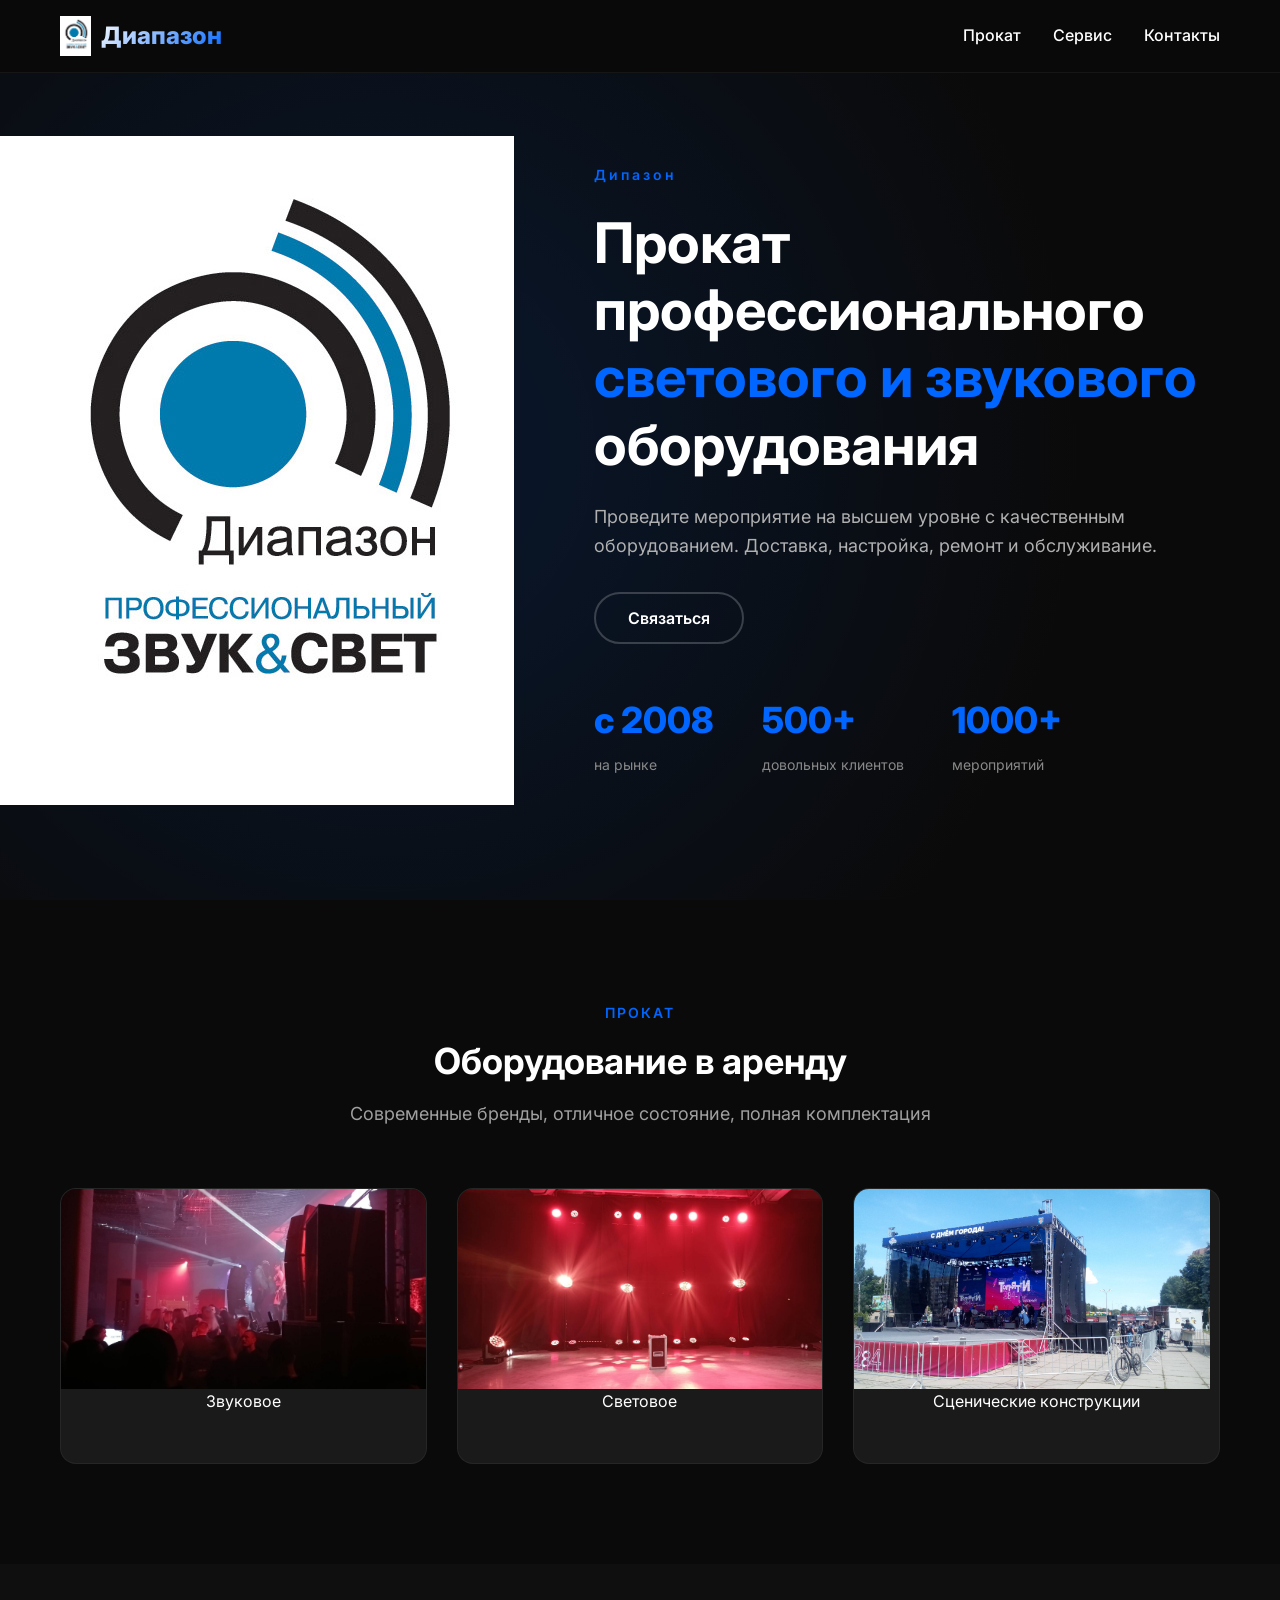
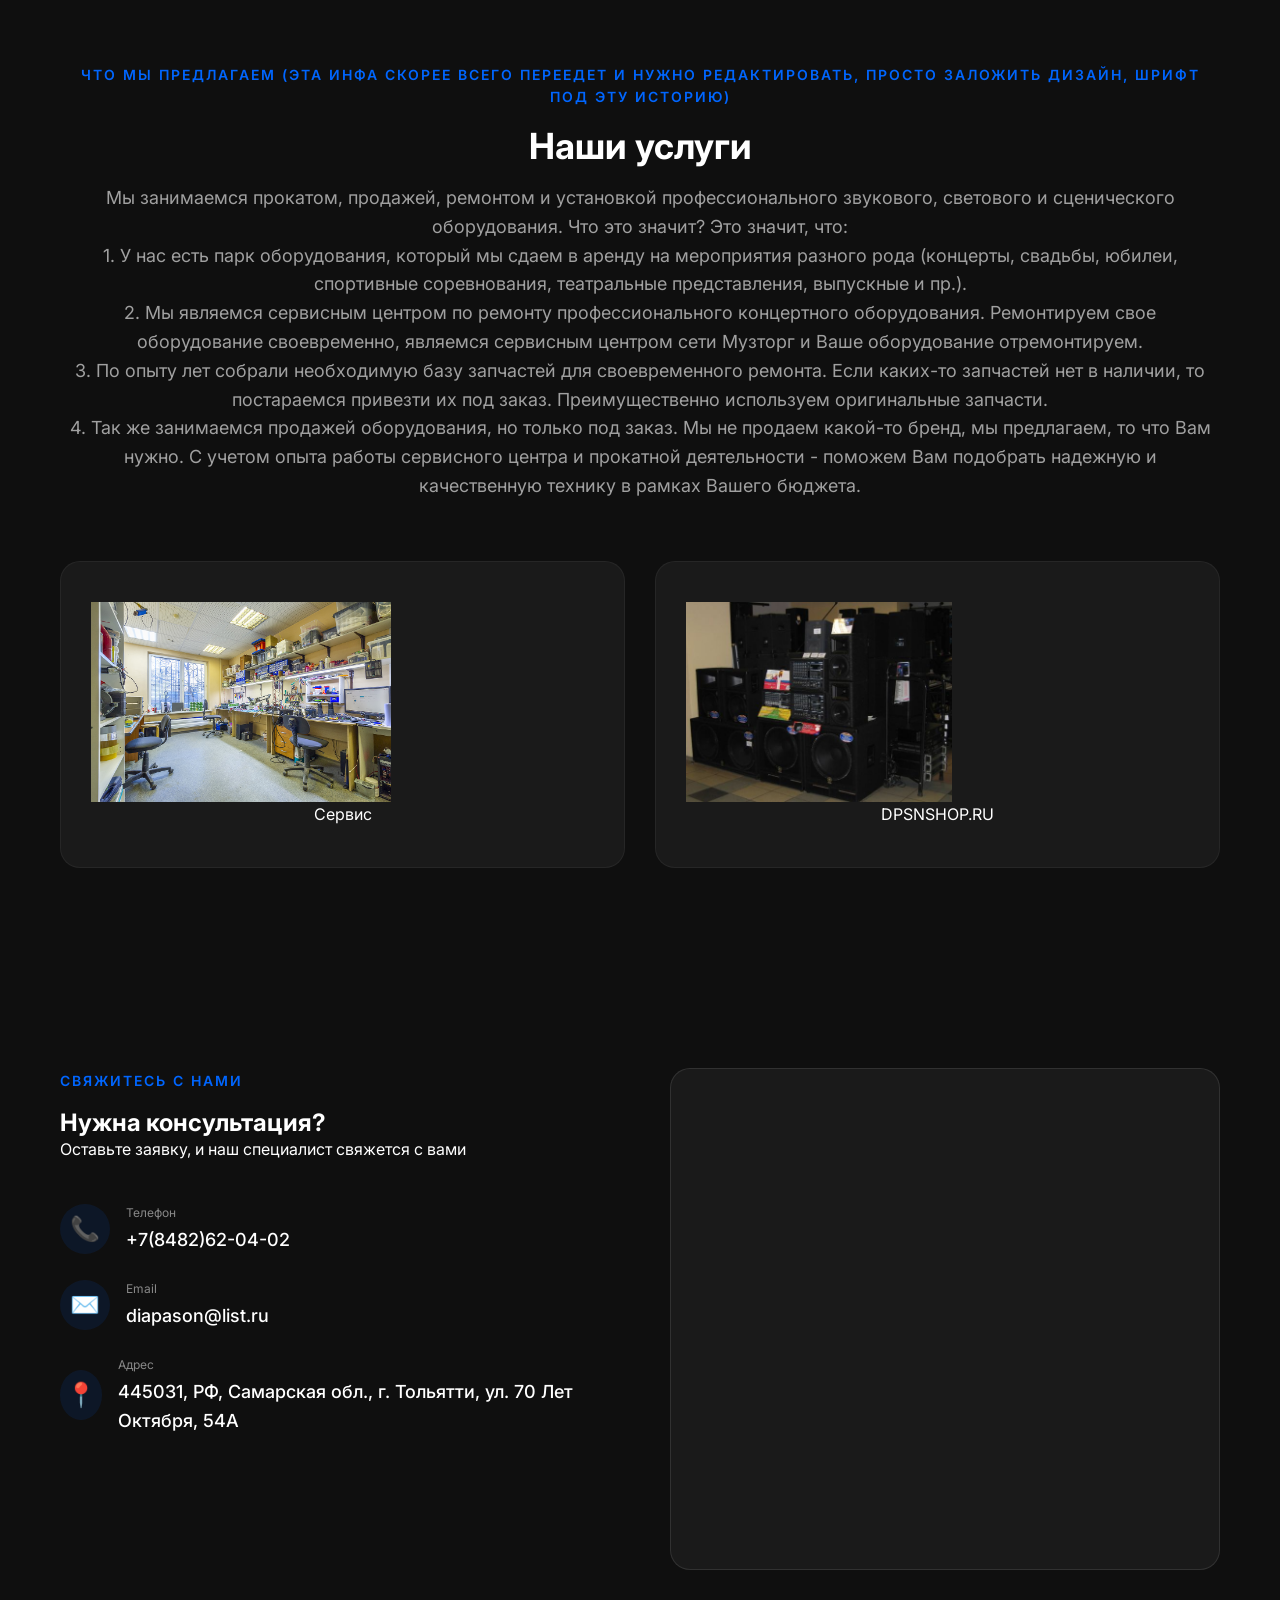
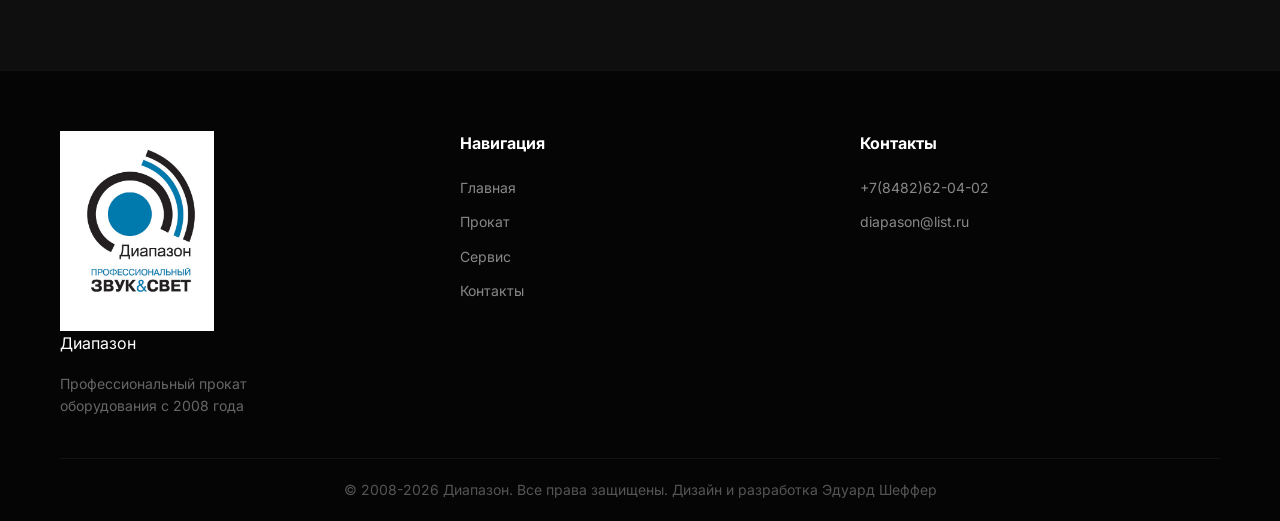
==== index.html @ 2cdb1c63 "fix typo" ====
<!DOCTYPE html>
<html lang="ru">
<head>
    <meta charset="UTF-8">
    <meta name="viewport" content="width=device-width, initial-scale=1.0">
    <title>Прокат светового и звукового оборудования</title>
    <meta name="description" content="Профессиональный прокат светового и звукового оборудования для мероприятий любого масштаба. Доставка, монтаж, обслуживание.">
    <link rel="stylesheet" href="css/style.css">
    <link href="https://fonts.googleapis.com/css2?family=Inter:opsz,wght@14..32,300;14..32,400;14..32,500;14..32,600;14..32,700;14..32,800&display=swap" rel="stylesheet">
</head>
<script src="https://api-maps.yandex.ru/2.1/?apikey=ваш_api_ключ&lang=ru_RU"></script>
<script>
    function initMap() {
        var coords = [53.544059, 49.337461];

        var myMap = new ymaps.Map('map', {
            center: coords,
            zoom: 17,
            controls: ['zoomControl', 'fullscreenControl']
        });

        var placemark = new ymaps.Placemark(coords, {
            hintContent: 'Диапазон',
        }, {
            preset: 'islands#blueCircleIcon',
            iconColor: '#0066ff',
            balloonLayout: 'default#imageWithContent'
        });

        myMap.geoObjects.add(placemark);

    }

    ymaps.ready(initMap);
</script>
<body>

    <header>
        <nav class="container">
            <div class="logo">
                <img src="images/diapason_logo_preview.jpg" alt="Диапазон" class="logo-img-head">
                <span class="logo-text" data-field="company_name">Диапазон</span>
            </div>
            <div class="nav-links">
<!--                <a href="#hero">Главная</a>-->
                <a href="#equipment">Прокат</a>
                <a href="#services">Сервис</a>
                <a href="#contact">Контакты</a>
            </div>
            <button class="mobile-menu-btn">☰</button>
        </nav>
    </header>

    <section id="hero" class="hero">
        <div class="hero-wrapper">
            <div class="hero-logo">
                <img src="images/diapason_logo_preview.jpg" alt="Диапазон" class="hero-logo-img">
            </div>
        <div class="container">
            <div class="hero-content">
                <div class="hero-badge">Дипазон</div>
                <h1 data-field="hero_title">Прокат профессионального <span class="highlight">светового и звукового</span> оборудования</h1>
                <p data-field="hero_subtitle">Проведите мероприятие на высшем уровне с качественным оборудованием. Доставка, настройка, ремонт и обслуживание.</p>
                <div class="hero-buttons">
<!--                    <button class="btn btn-primary" onclick="openQuoteForm()">Получить расчёт</button> -->
                    <button class="btn btn-outline" onclick="scrollToContact()">Связаться</button>
                </div> 
                <div class="hero-stats">
                    <div class="stat">
                        <div class="stat-number" data-field="years_count">с 2008</div>
                        <div class="stat-label">на рынке</div>
                    </div>
                    <div class="stat">
                        <div class="stat-number" data-field="clients_count">500+</div>
                        <div class="stat-label">довольных клиентов</div>
                    </div>
                    <div class="stat">
                        <div class="stat-number" data-field="events_count">1000+</div>
                        <div class="stat-label">мероприятий</div>
                    </div>
                </div>
            </div>
        </div>
        <div class="hero-bg"></div>
        </div>
    </section>

    <section id="equipment" class="equipment">
        <div class="container">
            <div class="section-header">
                <span class="section-tag">Прокат</span>
                <h2 data-field="equipment_title">Оборудование в аренду</h2>
                <p data-field="equipment_subtitle">Современные бренды, отличное состояние, полная комплектация</p>
            </div>
            <div class="equipment-grid" id="equipment-grid">
<!--                <div class="equipment-tabs">-->
                    <div class="equipment-card">
                        <img class="equipment-image" src="images/1000013626.jpg" alt="звук">
                         <span class="equipment-tabs">Звуковое</span>
    <!--                    <button class="tab-btn" data-category="sound">Звуковое</button>-->
                    </div>
                    <div class="equipment-card">
                        <img class="equipment-image" src="images/1000014781.jpg" alt="Свет">
                         <span class="equipment-tabs">Световое</span>
    <!--                    <button class="tab-btn active" data-category="light">Световое</button>-->
                    </div>
                    <div class="equipment-card">
                        <img class="equipment-image" src="images/1000001865.jpg" alt="Сцена">
                        <span class="equipment-tabs">Сценические конструкции</span>
    <!--                    <button class="tab-btn" data-category="stages">Сцены и конструкции</button>-->
                    </div>
                </div>
<!--            </div>-->
        </div>
    </section>

    <section id="services" class="services">
        <div class="container">
            <div class="section-header">
                <span class="section-tag">Что мы предлагаем (эта инфа скорее всего переедет и нужно редактировать, просто заложить дизайн, шрифт под эту историю)</span>
                <h2 data-field="services_title">Наши услуги</h2>
                <p data-field="services_subtitle">Мы занимаемся прокатом, продажей, ремонтом и установкой профессионального звукового, светового и сценического оборудования. Что это значит?
                    Это значит, что:</p>
                <p data-field="services_subtitle"> 1. У нас есть парк оборудования, который мы сдаем в аренду на мероприятия разного рода (концерты, свадьбы, юбилеи, спортивные соревнования, театральные представления, выпускные и пр.).</p>
                <p data-field="services_subtitle"> 2. Мы являемся сервисным центром по ремонту профессионального концертного оборудования. Ремонтируем свое оборудование своевременно, являемся сервисным центром сети Музторг и Ваше оборудование отремонтируем.</p>
                <p data-field="services_subtitle"> 3. По опыту лет собрали необходимую базу запчастей для своевременного ремонта. Если каких-то запчастей нет в наличии, то постараемся привезти их под заказ. Преимущественно используем оригинальные запчасти.</p>
                <p data-field="services_subtitle"> 4. Так же занимаемся продажей оборудования, но только под заказ. Мы не продаем какой-то бренд, мы предлагаем, то что Вам нужно. С учетом опыта работы сервисного центра и прокатной деятельности - поможем Вам подобрать надежную и качественную технику в рамках Вашего бюджета.</p>
            </div>
            <div class="services-grid" id="services-grid">
                <div class="service-card">
                    <img class="equipment-image" src="images/Картинка-О-сервисе.jpg" alt="Сервис">
                    <span>Сервис</span>
                </div>
                <div class="service-card">
                    <img class="equipment-image" src="images/store.jpg" alt="Магазин">
                    <span>DPSNSHOP.RU</span>
                </div>
            </div>
        </div>
    </section>



    <section id="contact" class="contact">
        <div class="container">
            <div class="contact-grid">
                <div class="contact-info">
                    <span class="section-tag">Свяжитесь с нами</span>
                    <h2 data-field="contact_title">Нужна консультация?</h2>
                    <p data-field="contact_subtitle">Оставьте заявку, и наш специалист свяжется с вами</p>
                    <div class="contact-details">
                        <div class="contact-item">
                            <div class="contact-icon">📞</div>
                            <div>
                                <div class="contact-label">Телефон</div>
                                <div class="contact-value" data-field="contact_phone">+7(8482)62-04-02</div>
                            </div>
                        </div>
                        <div class="contact-item">
                            <div class="contact-icon">✉️</div>
                            <div>
                                <div class="contact-label">Email</div>
                                <div class="contact-value" data-field="contact_email">diapason@list.ru</div>
                            </div>
                        </div>
                        <div class="contact-item">
                            <div class="contact-icon">📍</div>
                            <div>
                                <div class="contact-label">Адрес</div>
                                <div class="contact-value" data-field="contact_address">445031, РФ, Самарская обл., г. Тольятти, ул. 70 Лет Октября, 54А</div>
                            </div>
                        </div>
                    </div>
                </div>
                <div class="contact-map">
                    <div id="map"></div>
                </div>
<!--                <div class="contact-form">-->
<!--                    <form id="callback-form">-->
<!--                        <input type="text" placeholder="Ваше имя" required>-->
<!--                        <input type="tel" placeholder="Телефон" required>-->
<!--                        <input type="email" placeholder="Email">-->
<!--                        <textarea rows="4" placeholder="Комментарий к заказу"></textarea>-->
<!--                        <button type="submit" class="btn btn-primary btn-block">Отправить заявку</button>-->
<!--                    </form>-->
<!--                </div>-->
            </div>
        </div>
    </section>

    <footer>
        <div class="container">
            <div class="footer-content">
                <div class="footer-logo">
                    <img src="images/diapason_logo_preview.jpg" alt="Диапазон" class="logo-img">
                    <span data-field="company_name">Диапазон</span>
                    <p>Профессиональный прокат<br>оборудования с 2008 года</p>
                </div>
                <div class="footer-links">
                    <h4>Навигация</h4>
                    <a href="#hero">Главная</a>
                    <a href="#equipment">Прокат</a>
                    <a href="#services">Сервис</a>
                    <a href="#contact">Контакты</a>
                </div>
                <div class="footer-contacts">
                    <h4>Контакты</h4>
                    <p data-field="contact_phone">+7(8482)62-04-02</p>
                    <p data-field="contact_email">diapason@list.ru</p>
                </div>
            </div>
            <div class="footer-bottom">
                <p>&copy; 2008-2026 Диапазон. Все права защищены. Дизайн и разработка Эдуард Шеффер</p>
            </div>
        </div>
    </footer>

    <script src="js/main.js"></script>
</body>
</html>
---- css/style.css ----
* {
    margin: 0;
    padding: 0;
    box-sizing: border-box;
}

body {
    font-family: 'Inter', sans-serif;
    background: #0a0a0a;
    color: #ffffff;
    line-height: 1.6;
    scroll-behavior: smooth;
}

.container {
    max-width: 1200px;
    margin: 0 auto;
    padding: 0 20px;
}

h1, h2, h3 {
    font-weight: 700;
    line-height: 1.2;
}

.highlight {
    color: #0066ff;
}

.section-tag {
    font-size: 14px;
    font-weight: 600;
    text-transform: uppercase;
    letter-spacing: 2px;
    color: #0066ff;
    display: inline-block;
    margin-bottom: 16px;
}

.section-header {
    text-align: center;
    margin-bottom: 60px;
}

.section-header h2 {
    font-size: 36px;
    margin-bottom: 16px;
}

.section-header p {
    color: #a0a0a0;
    font-size: 18px;
}

.btn {
    display: inline-block;
    padding: 14px 32px;
    font-size: 16px;
    font-weight: 600;
    text-decoration: none;
    border: none;
    border-radius: 40px;
    cursor: pointer;
    transition: all 0.3s ease;
    font-family: inherit;
}

.btn-primary {
    background: #0066ff;
    color: white;
    box-shadow: 0 4px 15px rgba(0, 102, 255, 0.3);
}

.btn-primary:hover {
    background: #0052cc;
    transform: translateY(-2px);
    box-shadow: 0 6px 20px rgba(0, 102, 255, 0.4);
}

.btn-outline {
    background: transparent;
    color: white;
    border: 2px solid rgba(255,255,255,0.2);
}

.btn-outline:hover {
    border-color: #0066ff;
    background: rgba(0, 102, 255, 0.1);
}

.btn-block {
    width: 100%;
}

header {
    position: fixed;
    top: 0;
    width: 100%;
    background: rgba(10, 10, 10, 0.95);
    backdrop-filter: blur(10px);
    z-index: 1000;
    border-bottom: 1px solid rgba(255,255,255,0.05);
    padding: 16px 0;
}

nav {
    display: flex;
    justify-content: space-between;
    align-items: center;
}

.logo {
    display: flex;
    align-items: center;
    gap: 10px;
    font-size: 24px;
    font-weight: 800;
}

.logo-icon {
    color: #0066ff;
}

.logo-text {
    background: linear-gradient(135deg, #ffffff, #0066ff);
    -webkit-background-clip: text;
    background-clip: text;
    color: transparent;
}

.logo-img {
    height: 200px;
    width: auto;
    display: block;
}

.logo-img-head {
    height: 40px;
    width: auto;
    display: block;
}

@media (max-width: 768px) {
    .logo-img {
        height: 32px;
    }
}

.nav-links {
    display: flex;
    gap: 32px;
}

.nav-links a {
    color: white;
    text-decoration: none;
    font-weight: 500;
    transition: color 0.3s;
}

.nav-links a:hover {
    color: #0066ff;
}

.mobile-menu-btn {
    display: none;
    background: none;
    border: none;
    color: white;
    font-size: 24px;
    cursor: pointer;
}

.hero {
    min-height: 100vh;
    display: flex;
    align-items: center;
    position: relative;
    overflow: hidden;
    padding: 120px 0 80px;
}

.hero-bg {
    position: absolute;
    top: 0;
    left: 0;
    width: 100%;
    height: 100%;
    background: radial-gradient(circle at 30% 50%, rgba(0, 102, 255, 0.15), transparent 70%);
    z-index: -1;
}

.hero-wrapper {
    display: flex;
    align-items: center;
    justify-content: space-between;
    gap: 60px;
}

.hero-content {
    flex: 1;
    max-width: 600px;
}

.hero-logo {
    flex: 1;
    display: flex;
    justify-content: center;
    align-items: center;
}

.hero-content {
    max-width: 700px;
}



.hero-badge {
    font-size: 14px;
    font-weight: 600;
    letter-spacing: 3px;
    color: #0066ff;
    margin-bottom: 24px;
}

.hero h1 {
    font-size: 56px;
    margin-bottom: 24px;
}

.hero p {
    font-size: 18px;
    color: #b0b0b0;
    margin-bottom: 32px;
}

.hero-buttons {
    display: flex;
    gap: 16px;
    margin-bottom: 48px;
    flex-wrap: wrap;
}

.hero-stats {
    display: flex;
    gap: 48px;
}

.stat-number {
    font-size: 36px;
    font-weight: 800;
    color: #0066ff;
    margin-bottom: 4px;
}

.stat-label {
    font-size: 14px;
    color: #888;
}

.services {
    padding: 100px 0;
    background: #0f0f0f;
}

.services-grid {
    display: grid;
    grid-template-columns: repeat(auto-fit, minmax(300px, 1fr));
    gap: 30px;
}

.service-card {
    background: #1a1a1a;
    padding: 40px 30px;
    border-radius: 20px;
    transition: all 0.3s ease;
    border: 1px solid rgba(255,255,255,0.05);
    text-align: center;
}

.service-card:hover {
    transform: translateY(-5px);
    border-color: rgba(0, 102, 255, 0.3);
    box-shadow: 0 20px 40px rgba(0,0,0,0.3);
}

.service-icon {
    font-size: 48px;
    margin-bottom: 24px;
}

.service-card h3 {
    font-size: 22px;
    margin-bottom: 16px;
}

.service-card p {
    color: #a0a0a0;
    font-size: 15px;
    line-height: 1.6;
}

.equipment {
    padding: 100px 0;
}

.equipment-tabs {
    display: flex;
    justify-content: center;
    gap: 16px;
    margin-bottom: 48px;
    flex-wrap: wrap;
}

.tab-btn {
    background: #1a1a1a;
    border: none;
    padding: 12px 28px;
    border-radius: 40px;
    color: white;
    font-size: 15px;
    font-weight: 500;
    cursor: pointer;
    transition: all 0.3s;
}

.tab-btn.active,
.tab-btn:hover {
    background: #0066ff;
}

.equipment-grid {
    display: grid;
    grid-template-columns: repeat(auto-fit, minmax(280px, 1fr));
    gap: 30px;
}

.equipment-card {
    background: #1a1a1a;
    border-radius: 16px;
    overflow: hidden;
    transition: all 0.3s;
    border: 1px solid rgba(255,255,255,0.05);
}

.equipment-card:hover {
    transform: translateY(-5px);
    border-color: rgba(0, 102, 255, 0.3);
}

.equipment-image {
    height: 200px;
    background: linear-gradient(135deg, #1a1a2e, #16213e);
    display: flex;
    align-items: center;
    justify-content: center;
    font-size: 64px;
}

.equipment-info {
    padding: 20px;
}

.equipment-info h3 {
    font-size: 18px;
    margin-bottom: 8px;
}

/*.equipment-category {*/
/*    font-size: 12px;*/
/*    color: #0066ff;*/
/*    text-transform: uppercase;*/
/*    margin-bottom: 12px;*/
/*}*/

/*.equipment-desc {*/
/*    font-size: 14px;*/
/*    color: #a0a0a0;*/
/*    margin-bottom: 16px;*/
/*}*/

/*.equipment-price {*/
/*    font-size: 20px;*/
/*    font-weight: 700;*/
/*    color: #0066ff;*/
/*}*/

.contact {
    padding: 100px 0;
    background: #0f0f0f;
}

.contact-grid {
    display: grid;
    grid-template-columns: 1fr 1fr;
    gap: 60px;
}

.contact-details {
    margin-top: 40px;
    display: flex;
    flex-direction: column;
    gap: 24px;
}

.contact-item {
    display: flex;
    align-items: center;
    gap: 16px;
}

.contact-icon {
    font-size: 24px;
    width: 50px;
    height: 50px;
    background: rgba(0, 102, 255, 0.1);
    border-radius: 50%;
    display: flex;
    align-items: center;
    justify-content: center;
}

.contact-label {
    font-size: 12px;
    color: #888;
    margin-bottom: 4px;
}

.contact-value {
    font-size: 18px;
    font-weight: 500;
}

.contact-form form {
    display: flex;
    flex-direction: column;
    gap: 16px;
}

.contact-form input,
.contact-form textarea {
    background: #1a1a1a;
    border: 1px solid rgba(255,255,255,0.1);
    padding: 14px 18px;
    border-radius: 12px;
    color: white;
    font-size: 15px;
    font-family: inherit;
}

.contact-form input:focus,
.contact-form textarea:focus {
    outline: none;
    border-color: #0066ff;
}

.contact-map {
    background: #1a1a1a;
    border-radius: 20px;
    overflow: hidden;
    border: 1px solid rgba(255,255,255,0.1);
    min-height: 500px;
}

#map {
    width: 100%;
    height: 100%;
    min-height: 500px;
}

footer {
    background: #050505;
    padding: 60px 0 20px;
    border-top: 1px solid rgba(255,255,255,0.05);
}

.footer-content {
    display: grid;
    grid-template-columns: repeat(auto-fit, minmax(200px, 1fr));
    gap: 40px;
    margin-bottom: 40px;
}

.footer-logo .logo-icon {
    font-size: 28px;
}

.footer-logo .logo-text {
    font-size: 20px;
    font-weight: 800;
    margin-bottom: 16px;
    display: inline-block;
}

.footer-logo p {
    font-size: 14px;
    color: #666;
    margin-top: 16px;
}

.footer-links h4,
.footer-contacts h4 {
    margin-bottom: 20px;
    font-size: 16px;
}

.footer-links a {
    display: block;
    color: #888;
    text-decoration: none;
    margin-bottom: 12px;
    font-size: 14px;
    transition: color 0.3s;
}

.footer-links a:hover {
    color: #0066ff;
}

.footer-contacts p {
    color: #888;
    font-size: 14px;
    margin-bottom: 12px;
}

.footer-bottom {
    text-align: center;
    padding-top: 20px;
    border-top: 1px solid rgba(255,255,255,0.05);
    font-size: 14px;
    color: #555;
}

@media (max-width: 768px) {
    .nav-links {
        display: none;
    }
    
    .mobile-menu-btn {
        display: block;
    }
    
    .hero h1 {
        font-size: 36px;
    }
    
    .hero-stats {
        flex-wrap: wrap;
        gap: 24px;
    }
    
    .contact-grid {
        grid-template-columns: 1fr;
    }
    
    .section-header h2 {
        font-size: 28px;
    }
    
    .services-grid,
    .equipment-grid {
        grid-template-columns: 1fr;
    }
}

@media (max-width: 480px) {
    .hero-buttons {
        flex-direction: column;
    }
    
    .btn {
        text-align: center;
    }
}

@media (max-width: 768px) {
    .contact-grid {
        grid-template-columns: 1fr;
        gap: 40px;
    }

    .contact-map {
        min-height: 350px;
    }

    #map {
        min-height: 350px;
    }
}

@media (max-width: 768px) {
    .hero-wrapper {
        flex-direction: column;
    }
}

@keyframes logoGlow {
    0% {
        opacity: 0;
        transform: scale(0.9);
        filter: drop-shadow(0 0 0px rgba(0, 102, 255, 0));
    }
    100% {
        opacity: 1;
        transform: scale(1);
        filter: drop-shadow(0 0 30px rgba(0, 102, 255, 0.3));
    }
}

.hero-logo-img {
    animation: logoGlow 1s ease-out;
}
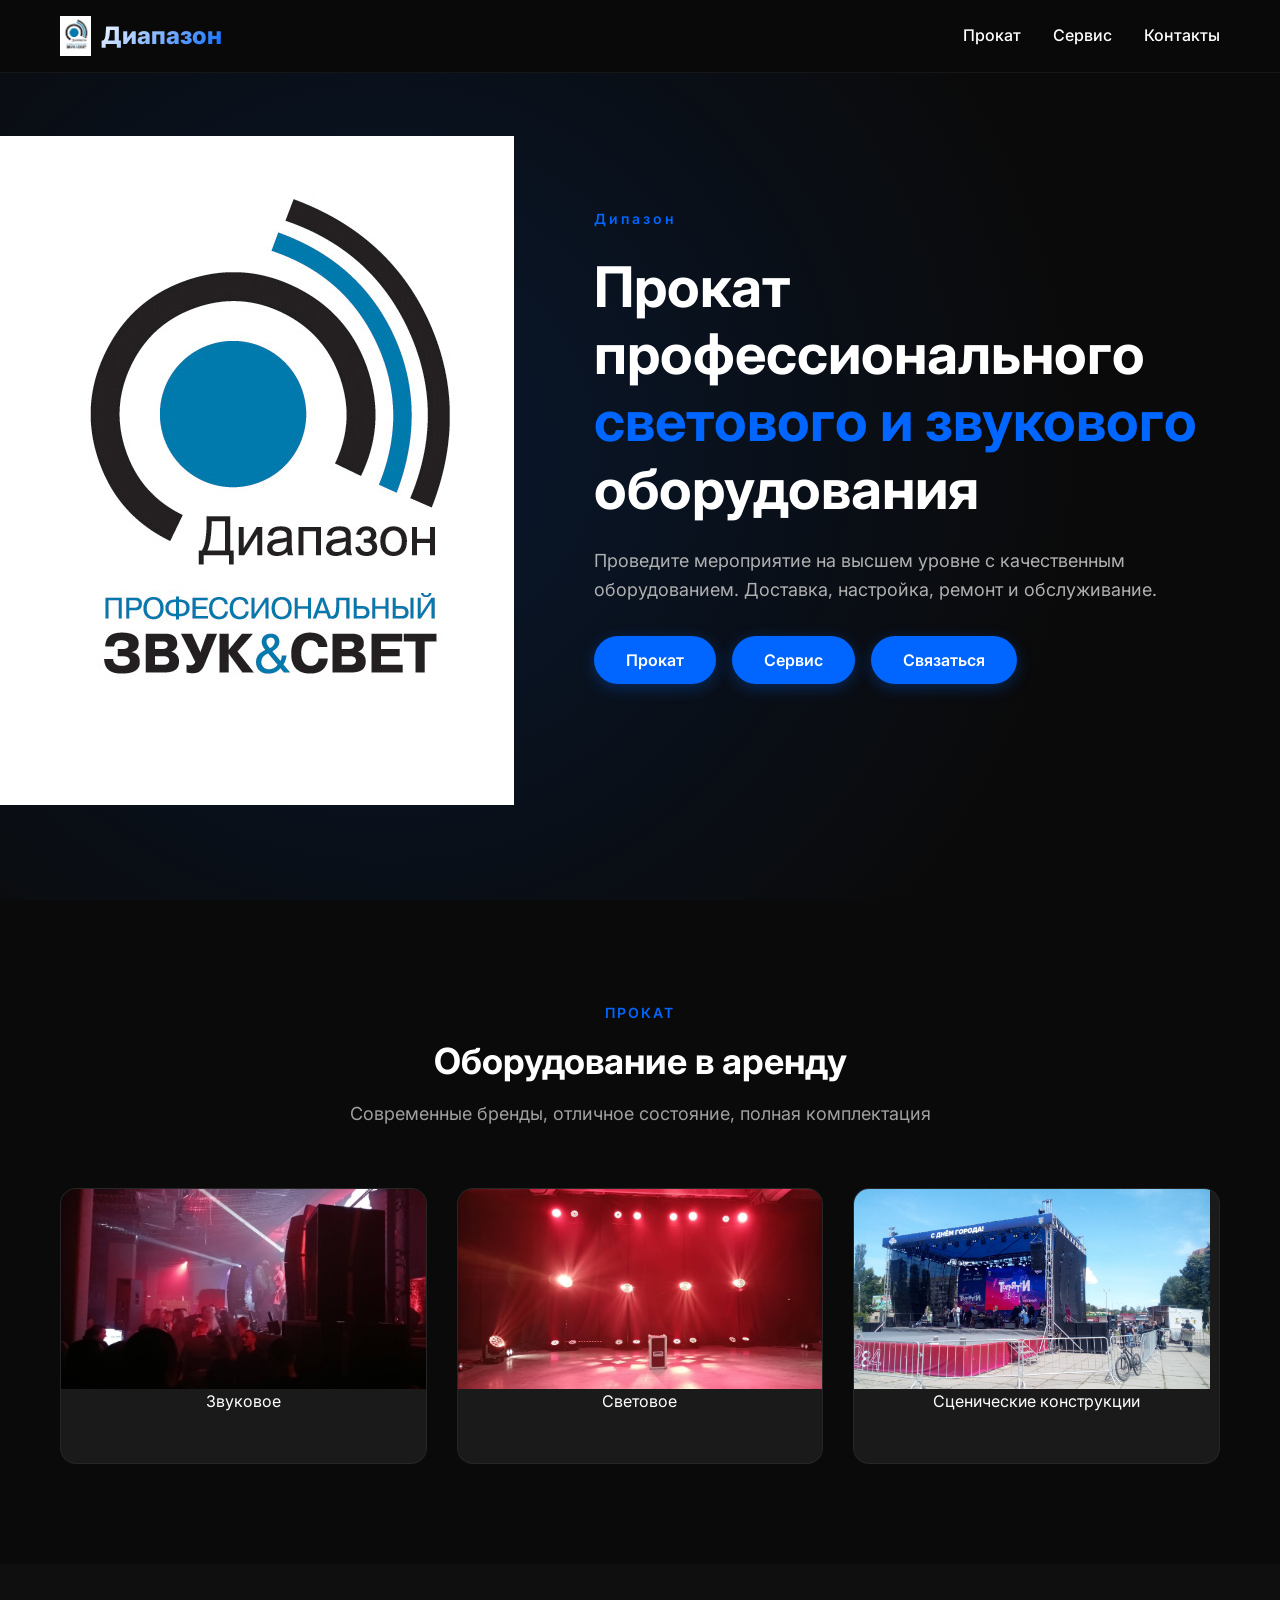
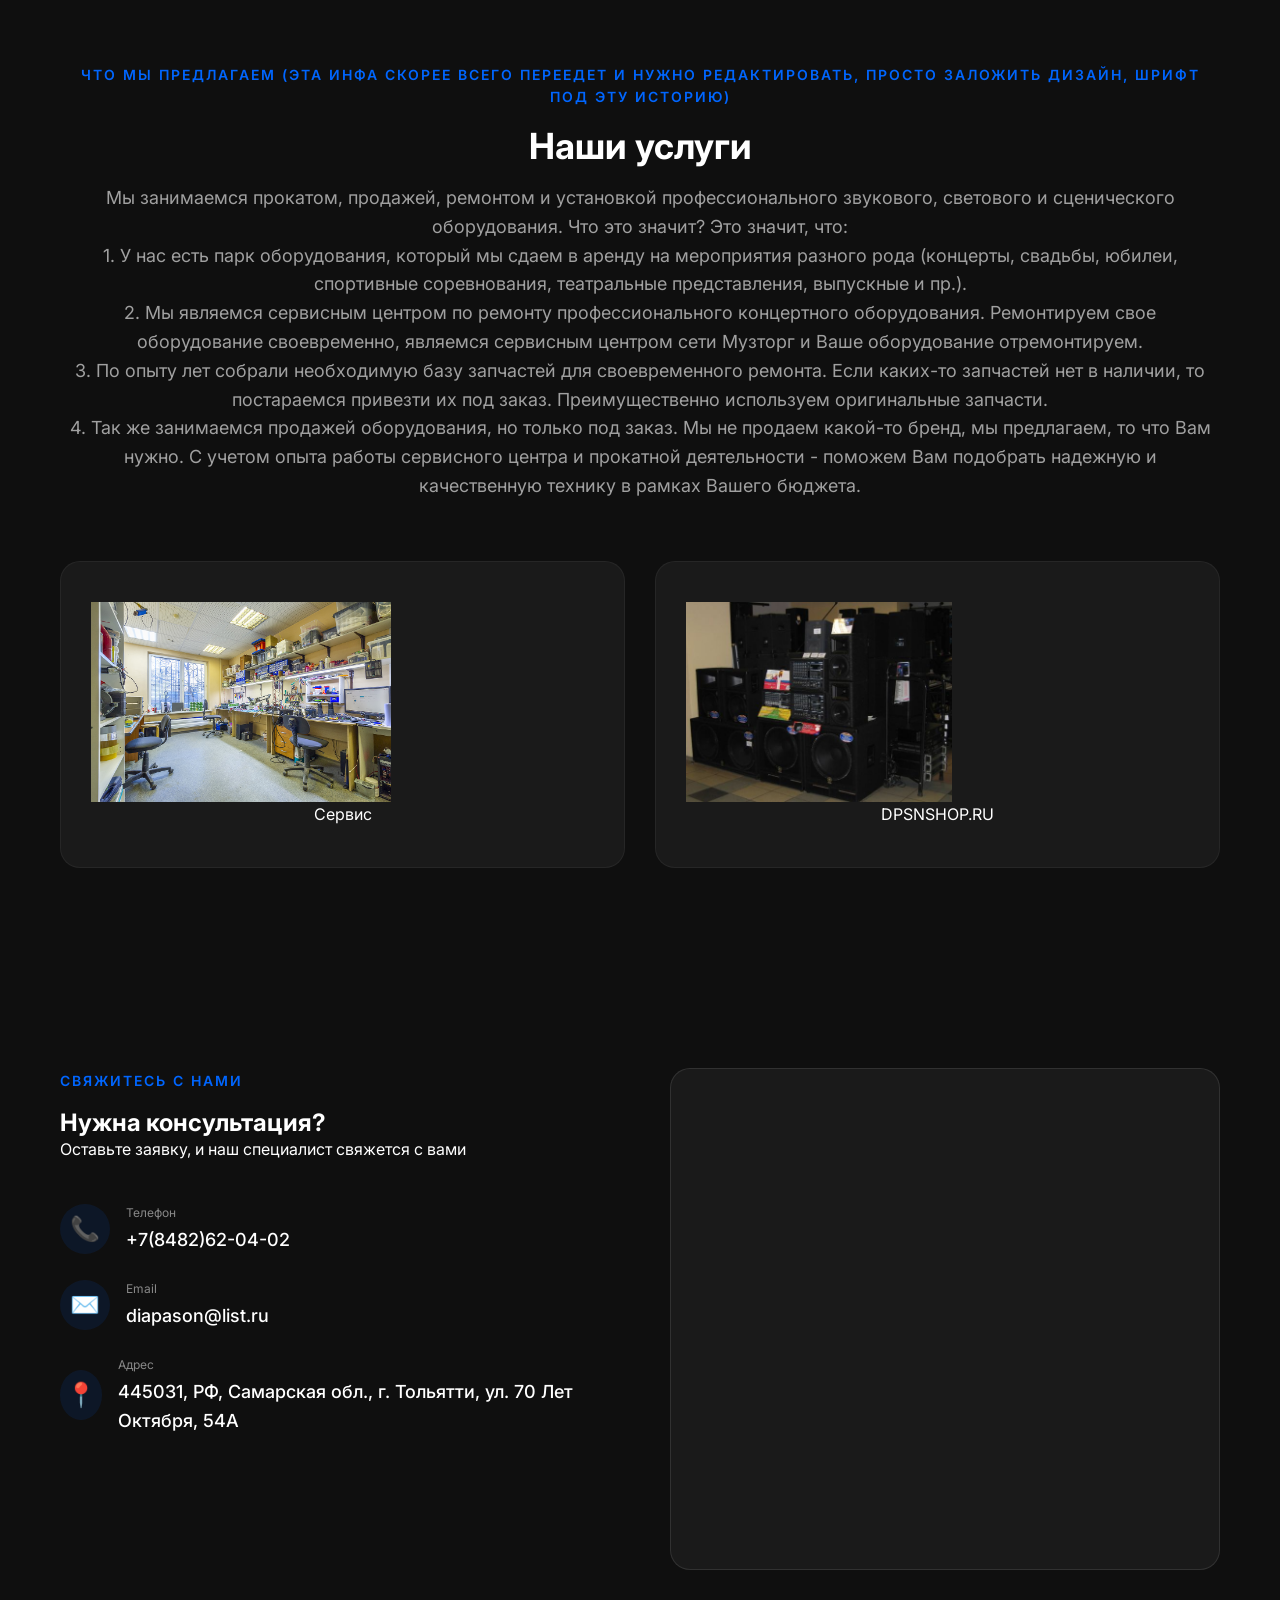
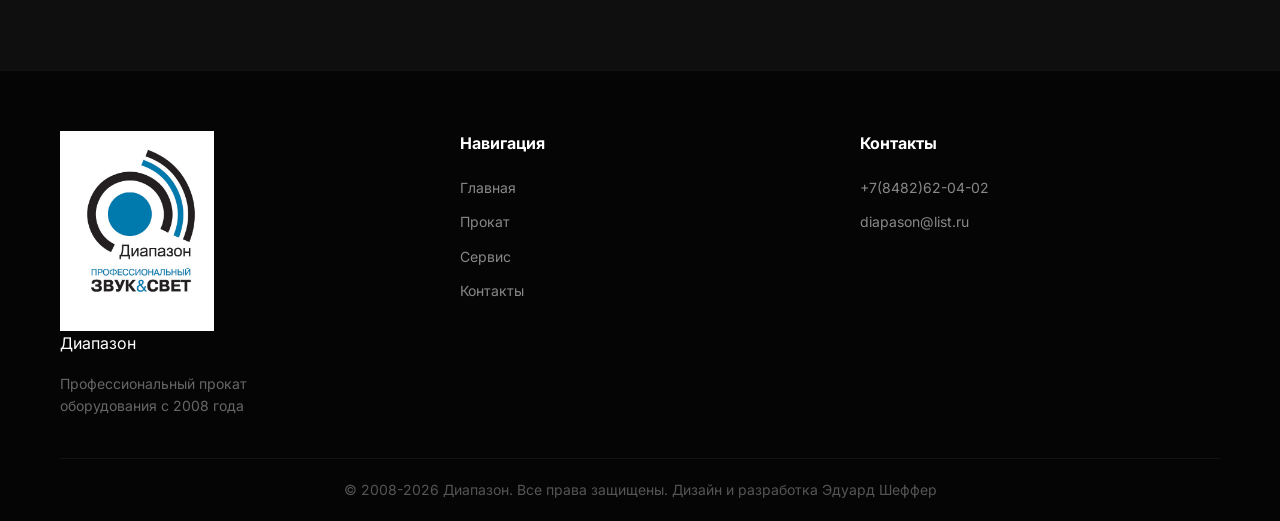
==== commit 32ae8228: "add nav buttons" ====
--- a/index.html
+++ b/index.html
@@ -62,23 +62,24 @@
                 <h1 data-field="hero_title">Прокат профессионального <span class="highlight">светового и звукового</span> оборудования</h1>
                 <p data-field="hero_subtitle">Проведите мероприятие на высшем уровне с качественным оборудованием. Доставка, настройка, ремонт и обслуживание.</p>
                 <div class="hero-buttons">
-<!--                    <button class="btn btn-primary" onclick="openQuoteForm()">Получить расчёт</button> -->
-                    <button class="btn btn-outline" onclick="scrollToContact()">Связаться</button>
+                    <button class="btn btn-primary" onclick="scrollToEquipment()">Прокат</button>
+                    <button class="btn btn-primary" onclick="scrollToServices()">Сервис</button>
+                    <button class="btn btn-primary" onclick="scrollToContact()">Связаться</button>
                 </div> 
-                <div class="hero-stats">
-                    <div class="stat">
-                        <div class="stat-number" data-field="years_count">с 2008</div>
-                        <div class="stat-label">на рынке</div>
-                    </div>
-                    <div class="stat">
-                        <div class="stat-number" data-field="clients_count">500+</div>
-                        <div class="stat-label">довольных клиентов</div>
-                    </div>
-                    <div class="stat">
-                        <div class="stat-number" data-field="events_count">1000+</div>
-                        <div class="stat-label">мероприятий</div>
-                    </div>
-                </div>
+<!--                <div class="hero-stats">-->
+<!--                    <div class="stat">-->
+<!--                        <div class="stat-number" data-field="years_count">с 2008</div>-->
+<!--                        <div class="stat-label">на рынке</div>-->
+<!--                    </div>-->
+<!--                    <div class="stat">-->
+<!--                        <div class="stat-number" data-field="clients_count">500+</div>-->
+<!--                        <div class="stat-label">довольных клиентов</div>-->
+<!--                    </div>-->
+<!--                    <div class="stat">-->
+<!--                        <div class="stat-number" data-field="events_count">1000+</div>-->
+<!--                        <div class="stat-label">мероприятий</div>-->
+<!--                    </div>-->
+<!--                </div>-->
             </div>
         </div>
         <div class="hero-bg"></div>
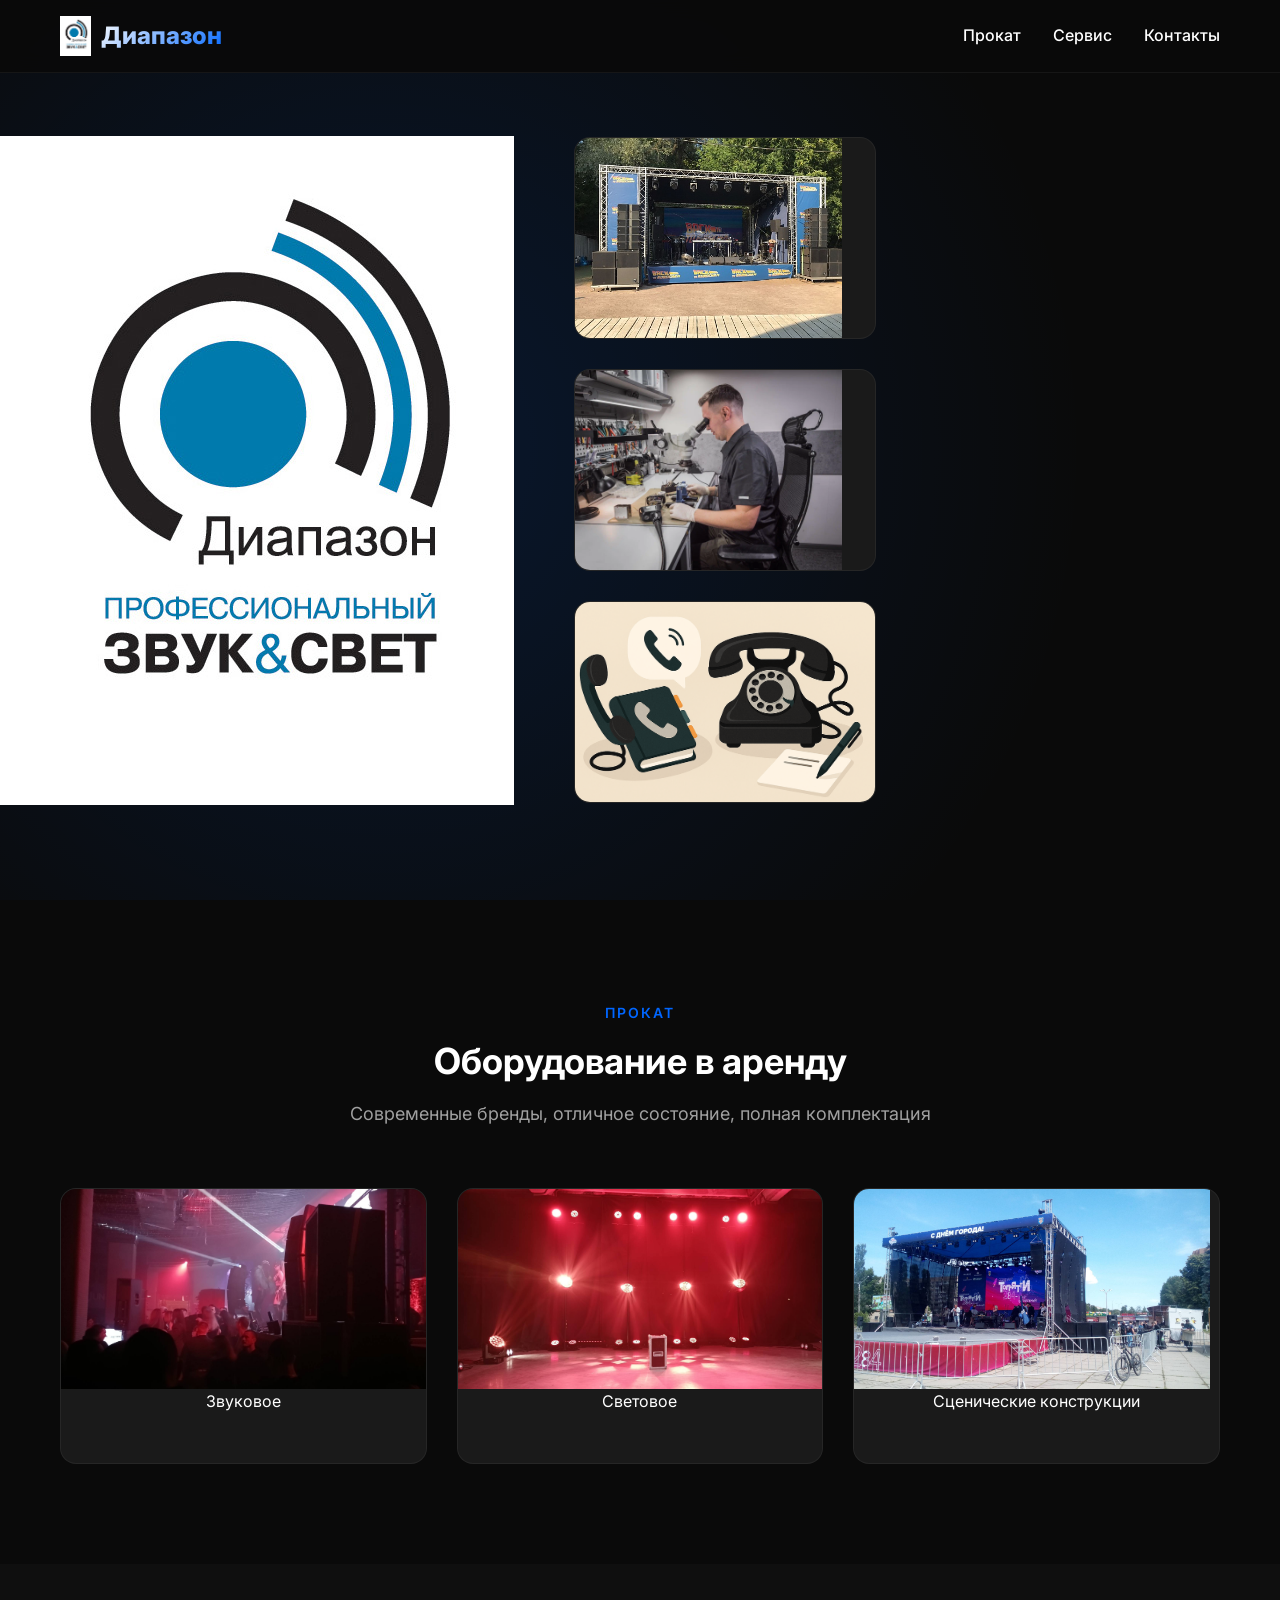
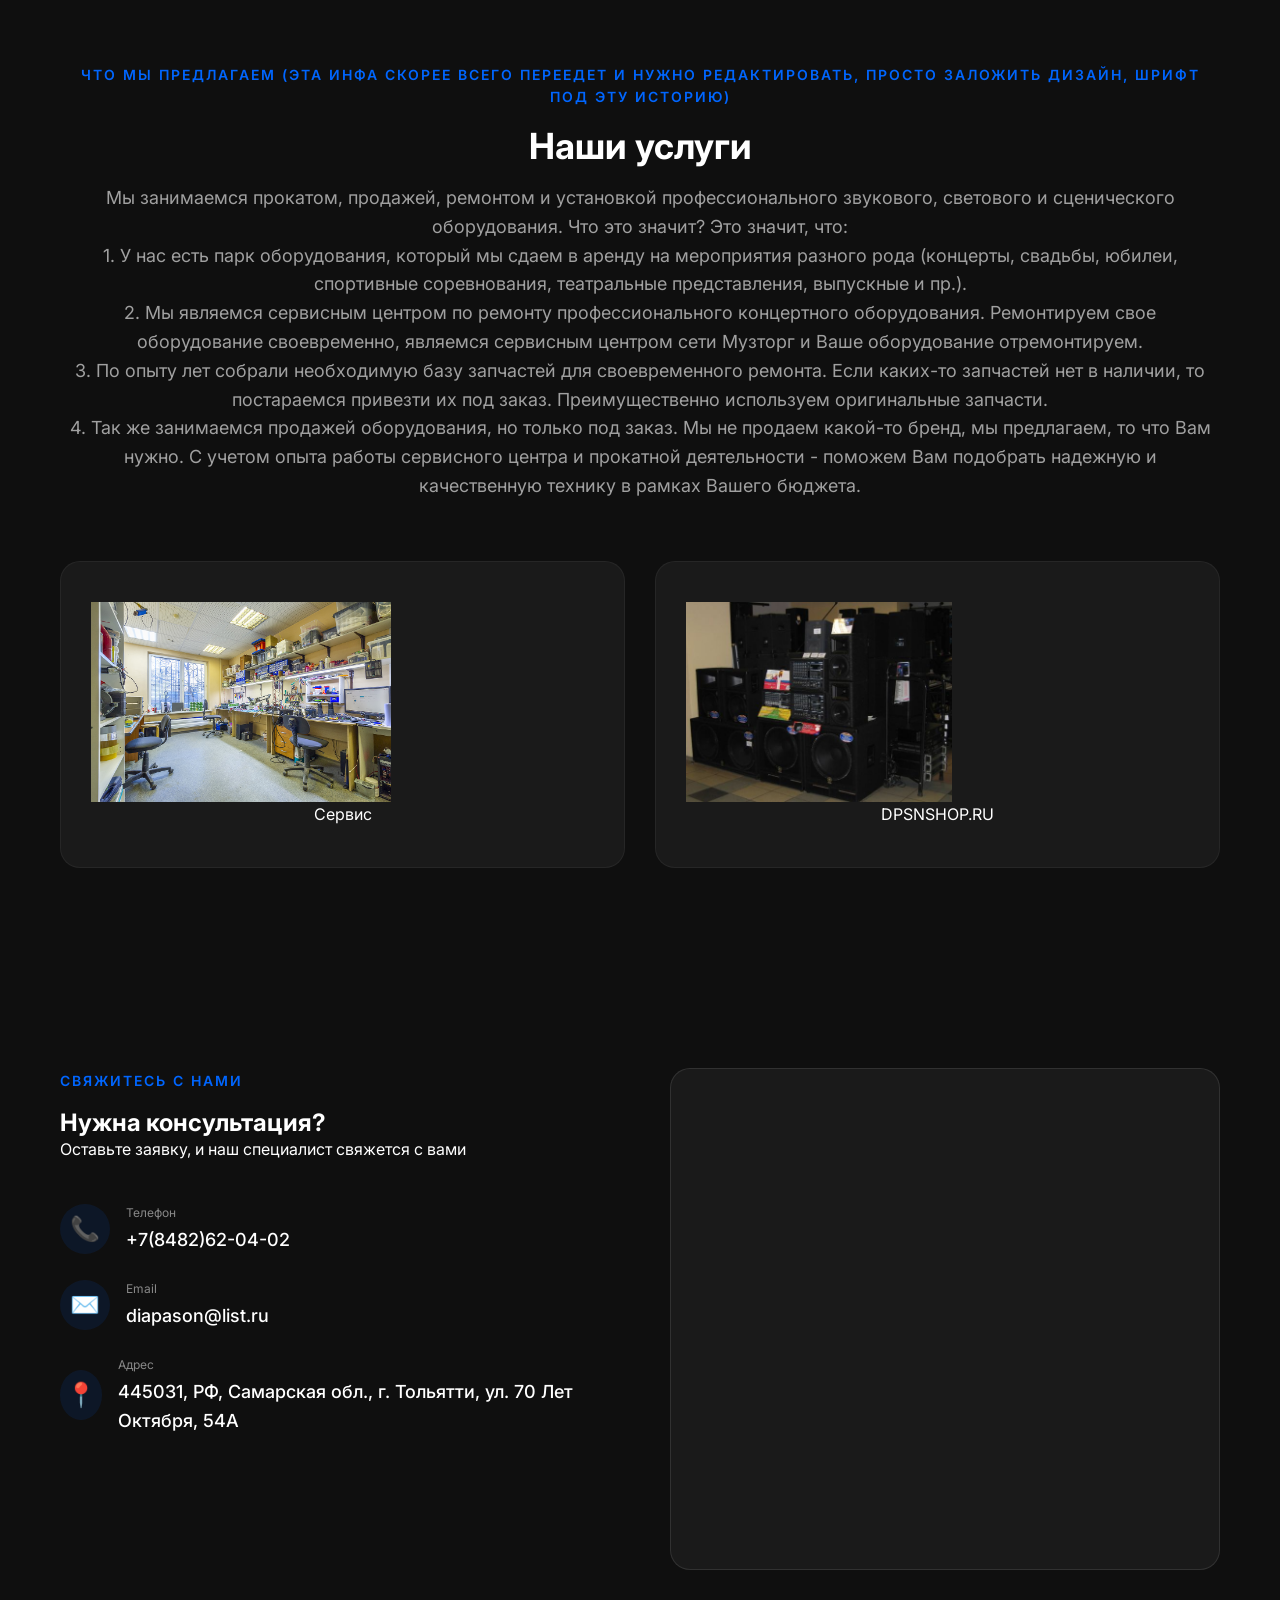
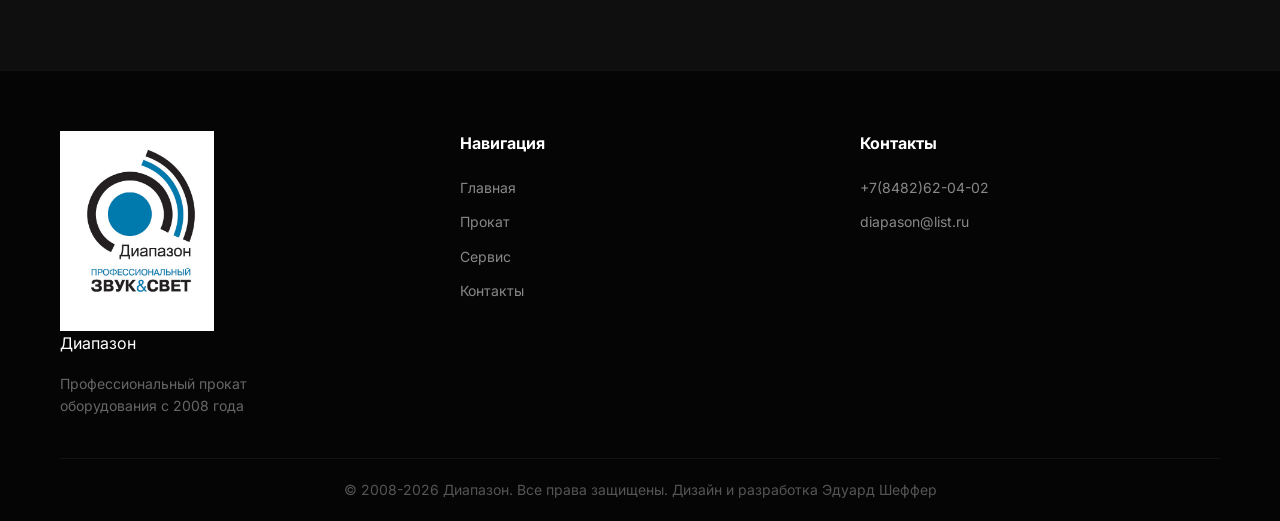
==== commit 58030b2d: "fix hero" ====
--- a/index.html
+++ b/index.html
@@ -56,31 +56,40 @@
             <div class="hero-logo">
                 <img src="images/diapason_logo_preview.jpg" alt="Диапазон" class="hero-logo-img">
             </div>
-        <div class="container">
-            <div class="hero-content">
-                <div class="hero-badge">Дипазон</div>
-                <h1 data-field="hero_title">Прокат профессионального <span class="highlight">светового и звукового</span> оборудования</h1>
-                <p data-field="hero_subtitle">Проведите мероприятие на высшем уровне с качественным оборудованием. Доставка, настройка, ремонт и обслуживание.</p>
-                <div class="hero-buttons">
-                    <button class="btn btn-primary" onclick="scrollToEquipment()">Прокат</button>
-                    <button class="btn btn-primary" onclick="scrollToServices()">Сервис</button>
-                    <button class="btn btn-primary" onclick="scrollToContact()">Связаться</button>
-                </div> 
-<!--                <div class="hero-stats">-->
-<!--                    <div class="stat">-->
-<!--                        <div class="stat-number" data-field="years_count">с 2008</div>-->
-<!--                        <div class="stat-label">на рынке</div>-->
-<!--                    </div>-->
-<!--                    <div class="stat">-->
-<!--                        <div class="stat-number" data-field="clients_count">500+</div>-->
-<!--                        <div class="stat-label">довольных клиентов</div>-->
-<!--                    </div>-->
-<!--                    <div class="stat">-->
-<!--                        <div class="stat-number" data-field="events_count">1000+</div>-->
-<!--                        <div class="stat-label">мероприятий</div>-->
-<!--                    </div>-->
-<!--                </div>-->
-            </div>
+        <div class="hero-container">
+            <div class="equipment-grid">
+                <div class="equipment-card">
+                    <img class="equipment-image" src="images/прокат.jpg" alt="прокат">
+                </div>
+                <div class="equipment-card">
+                    <img class="equipment-image" src="images/PMPA6332.jpg" alt="сервис">
+                </div>
+                <div class="equipment-card">
+                    <img class="equipment-image" src="images/ChatGPT_Image_4__202.png" alt="контакты">
+                </div>
+<!--                <button class="btn btn-primary" onclick="scrollToEquipment()">Прокат</button>-->
+<!--                <button class="btn btn-primary" onclick="scrollToServices()">Сервис</button>-->
+<!--                <button class="btn btn-primary" onclick="scrollToContact()">Контакты</button>-->
+            </div>
+<!--            <div class="hero-content">-->
+<!--                <div class="hero-badge">Дипазон</div>-->
+<!--                <h1 data-field="hero_title">Прокат профессионального <span class="highlight">светового и звукового</span> оборудования</h1>-->
+<!--                <p data-field="hero_subtitle">Проведите мероприятие на высшем уровне с качественным оборудованием. Доставка, настройка, ремонт и обслуживание.</p>-->
+<!--&lt;!&ndash;                <div class="hero-stats">&ndash;&gt;-->
+<!--&lt;!&ndash;                    <div class="stat">&ndash;&gt;-->
+<!--&lt;!&ndash;                        <div class="stat-number" data-field="years_count">с 2008</div>&ndash;&gt;-->
+<!--&lt;!&ndash;                        <div class="stat-label">на рынке</div>&ndash;&gt;-->
+<!--&lt;!&ndash;                    </div>&ndash;&gt;-->
+<!--&lt;!&ndash;                    <div class="stat">&ndash;&gt;-->
+<!--&lt;!&ndash;                        <div class="stat-number" data-field="clients_count">500+</div>&ndash;&gt;-->
+<!--&lt;!&ndash;                        <div class="stat-label">довольных клиентов</div>&ndash;&gt;-->
+<!--&lt;!&ndash;                    </div>&ndash;&gt;-->
+<!--&lt;!&ndash;                    <div class="stat">&ndash;&gt;-->
+<!--&lt;!&ndash;                        <div class="stat-number" data-field="events_count">1000+</div>&ndash;&gt;-->
+<!--&lt;!&ndash;                        <div class="stat-label">мероприятий</div>&ndash;&gt;-->
+<!--&lt;!&ndash;                    </div>&ndash;&gt;-->
+<!--&lt;!&ndash;                </div>&ndash;&gt;-->
+<!--            </div>-->
         </div>
         <div class="hero-bg"></div>
         </div>
--- a/css/style.css
+++ b/css/style.css
@@ -197,6 +197,12 @@
     gap: 60px;
 }
 
+.hero-container {
+    display: grid;
+    grid-template-columns: repeat(auto-fit, minmax(300px, 1fr));
+    gap: 30px;
+}
+
 .hero-content {
     flex: 1;
     max-width: 600px;
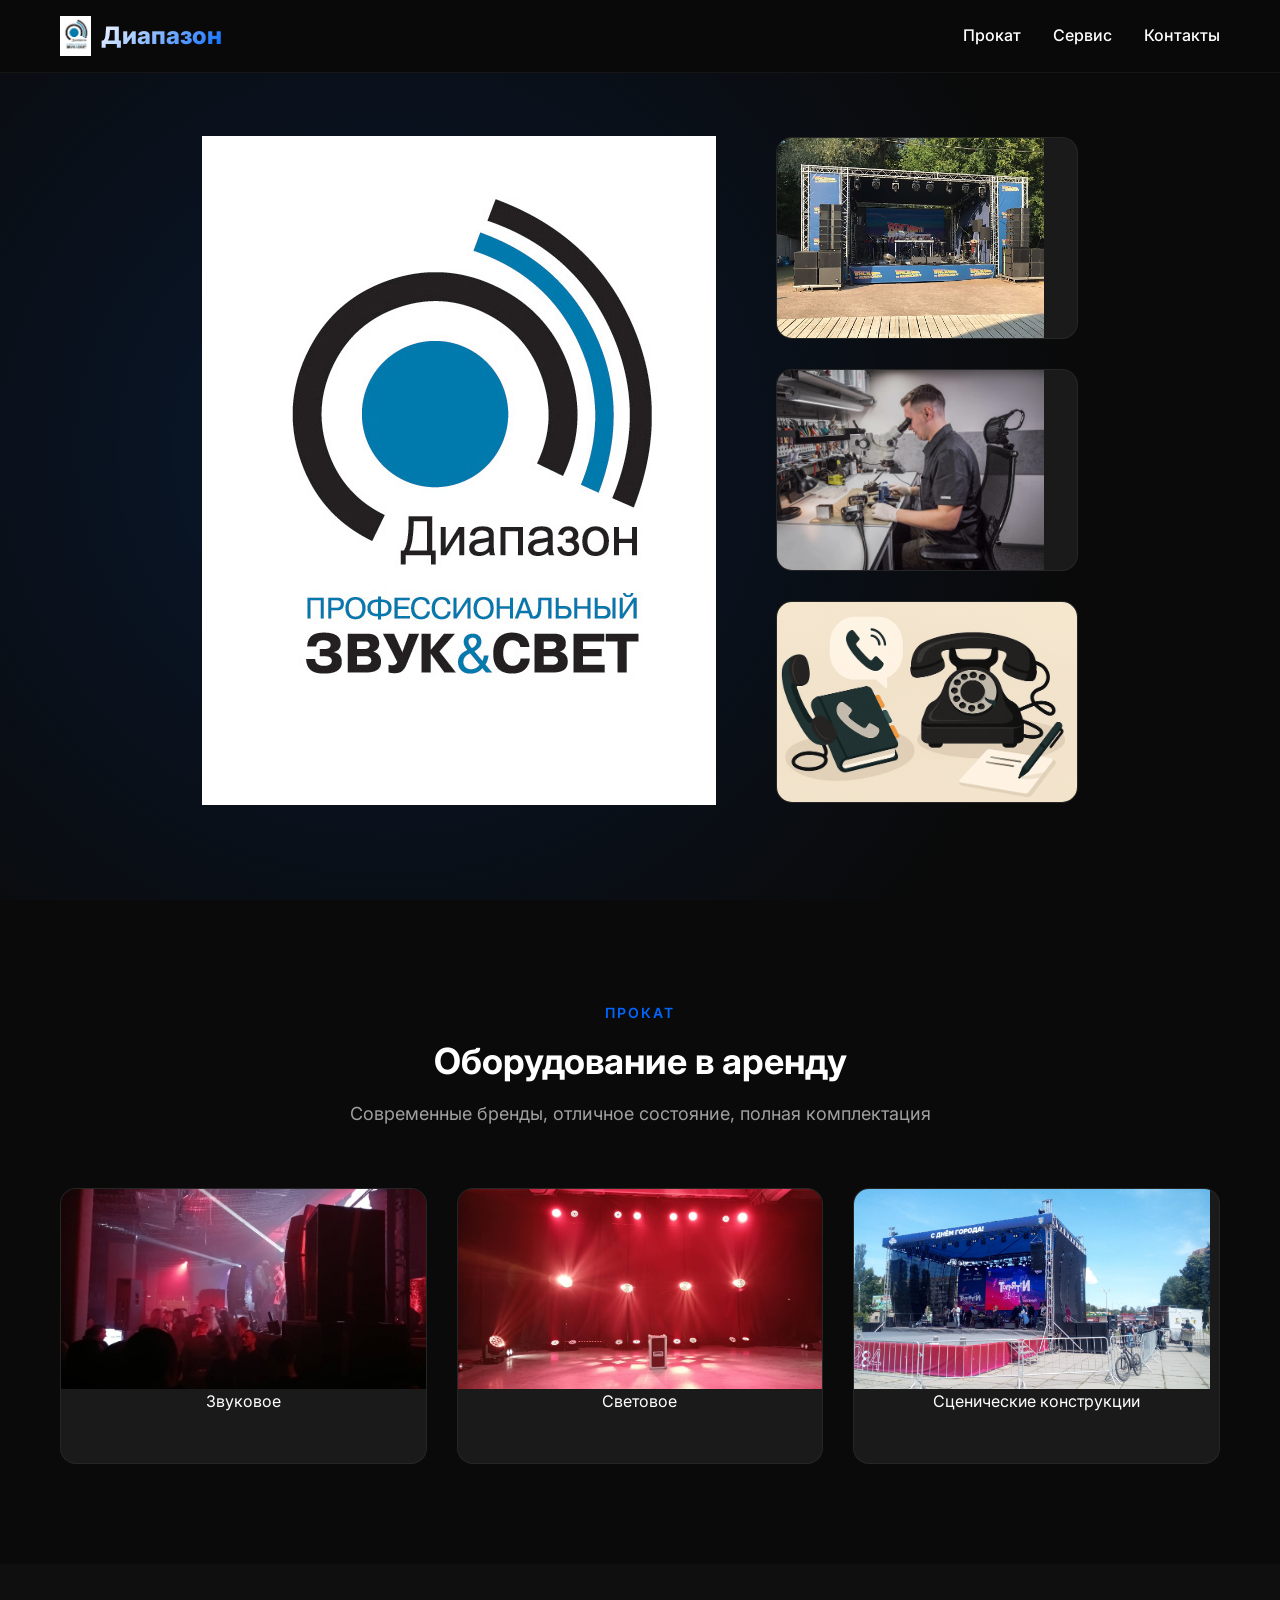
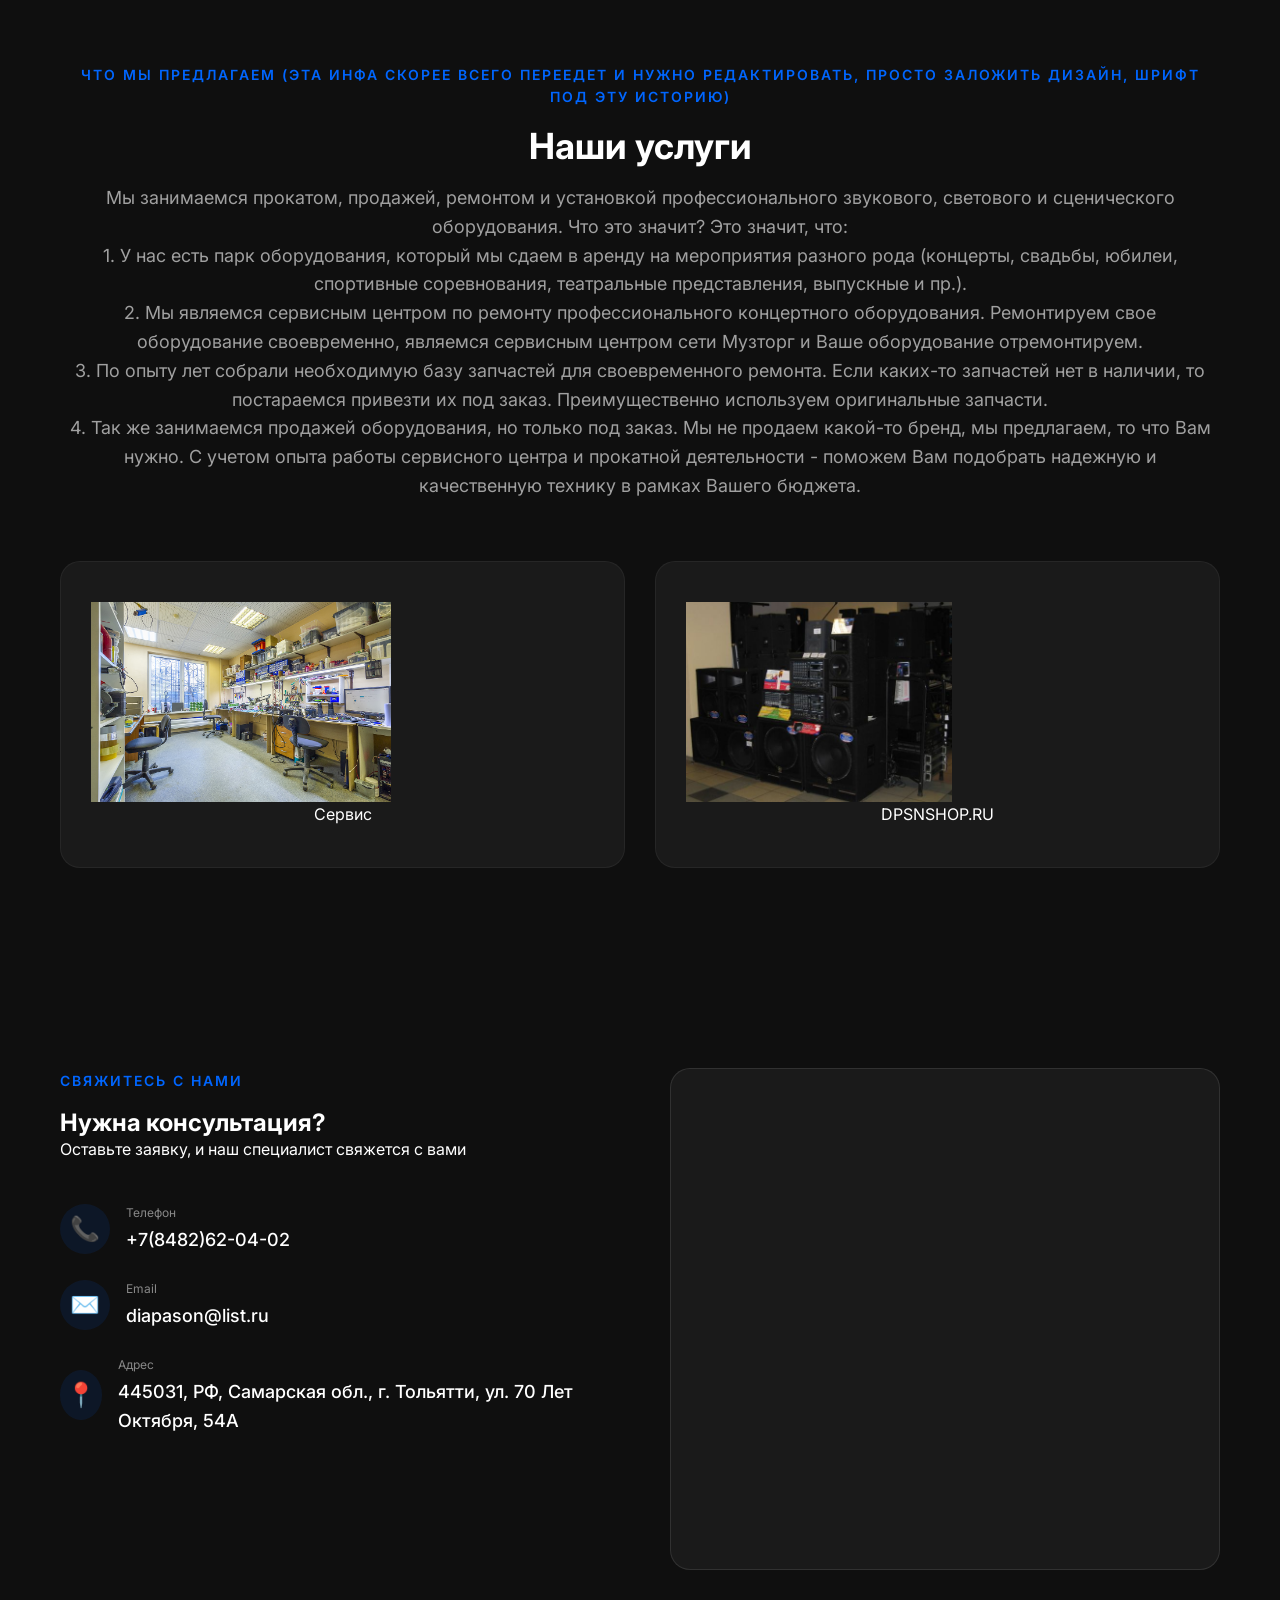
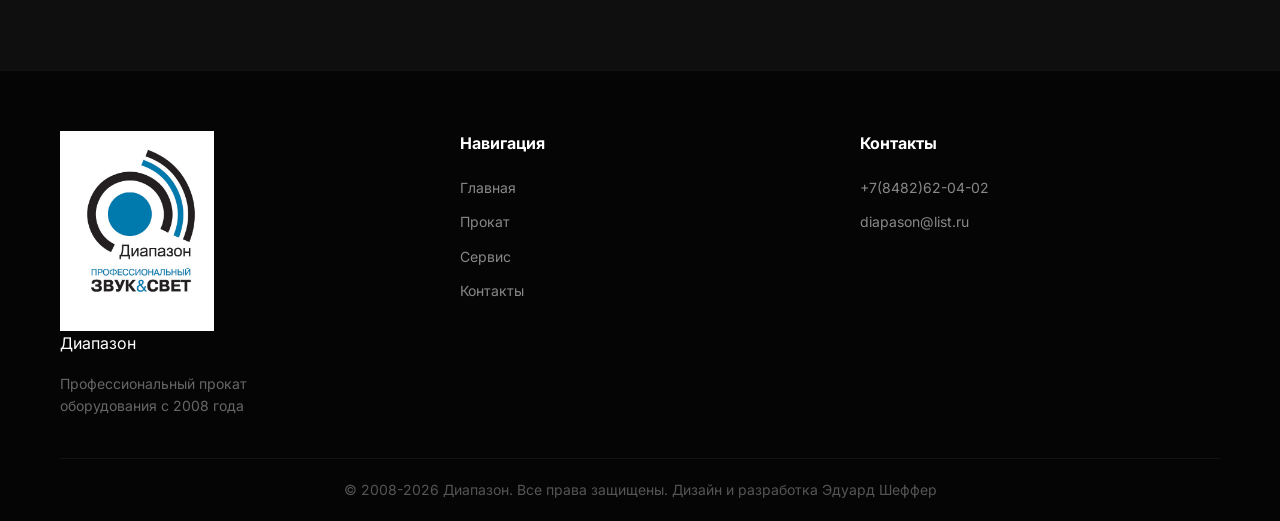
==== commit 3c9e12e7: "add goToShop" ====
--- a/index.html
+++ b/index.html
@@ -59,13 +59,13 @@
         <div class="hero-container">
             <div class="equipment-grid">
                 <div class="equipment-card">
-                    <img class="equipment-image" src="images/прокат.jpg" alt="прокат">
+                    <img class="equipment-image" src="images/прокат.jpg" alt="прокат" onclick="scrollToEquipment()">
                 </div>
                 <div class="equipment-card">
-                    <img class="equipment-image" src="images/PMPA6332.jpg" alt="сервис">
+                    <img class="equipment-image" src="images/PMPA6332.jpg" alt="сервис" onclick="scrollToServices()">
                 </div>
                 <div class="equipment-card">
-                    <img class="equipment-image" src="images/ChatGPT_Image_4__202.png" alt="контакты">
+                    <img class="equipment-image" src="images/ChatGPT_Image_4__202.png" alt="контакты" onclick="scrollToContact()">
                 </div>
 <!--                <button class="btn btn-primary" onclick="scrollToEquipment()">Прокат</button>-->
 <!--                <button class="btn btn-primary" onclick="scrollToServices()">Сервис</button>-->
@@ -142,7 +142,7 @@
                     <span>Сервис</span>
                 </div>
                 <div class="service-card">
-                    <img class="equipment-image" src="images/store.jpg" alt="Магазин">
+                    <img class="equipment-image" src="images/store.jpg" alt="Магазин" onclick="goToShop()">
                     <span>DPSNSHOP.RU</span>
                 </div>
             </div>
--- a/css/style.css
+++ b/css/style.css
@@ -175,6 +175,7 @@
     min-height: 100vh;
     display: flex;
     align-items: center;
+    justify-content: center;
     position: relative;
     overflow: hidden;
     padding: 120px 0 80px;
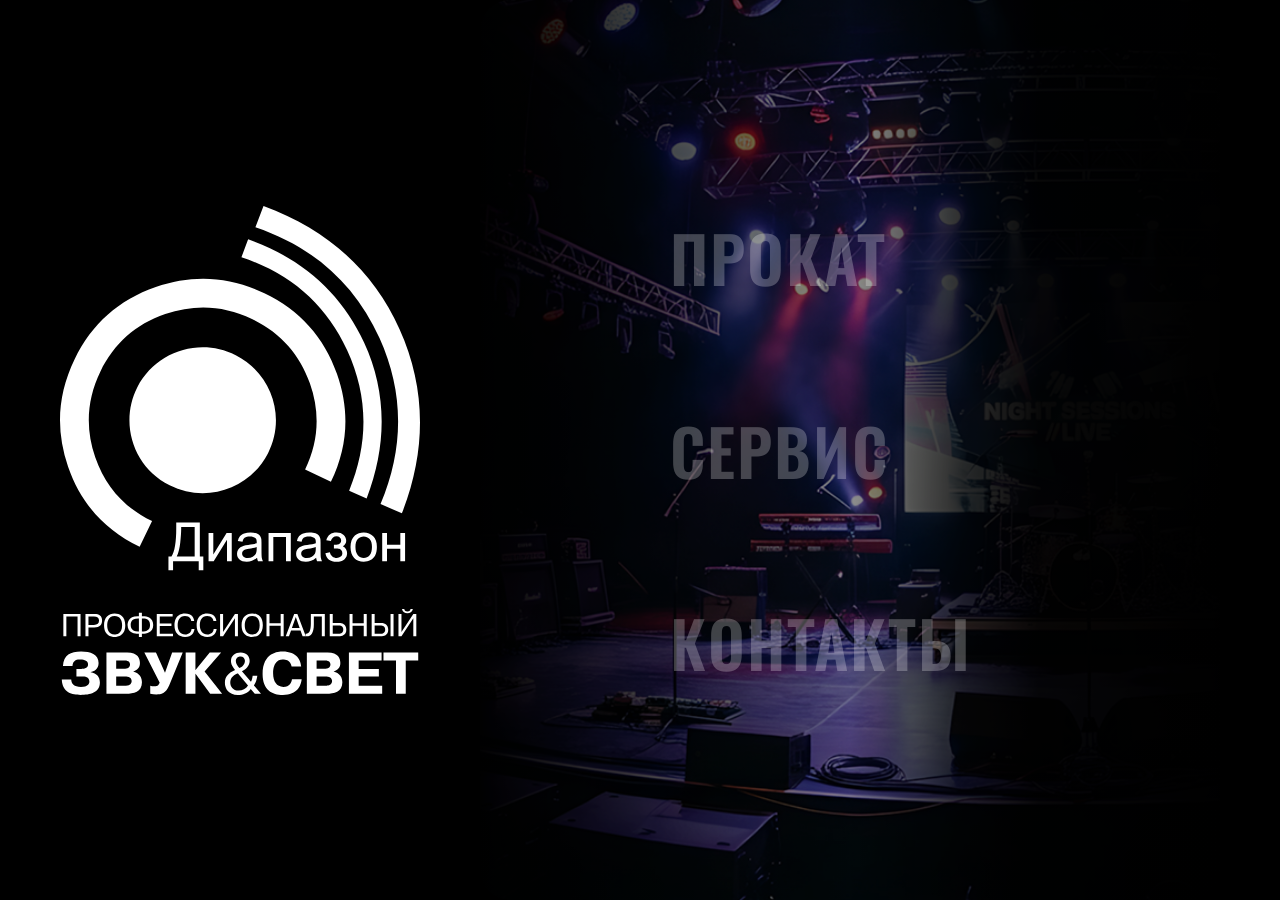
==== commit f5d7b7ae: "retype index" ====
--- a/index.html
+++ b/index.html
@@ -5,226 +5,32 @@
     <meta name="viewport" content="width=device-width, initial-scale=1.0">
     <title>Прокат светового и звукового оборудования</title>
     <meta name="description" content="Профессиональный прокат светового и звукового оборудования для мероприятий любого масштаба. Доставка, монтаж, обслуживание.">
-    <link rel="stylesheet" href="css/style.css">
+    <link rel="stylesheet" href="css/indexStyle.css">
+    <link rel="stylesheet" href="css/media.css">
     <link href="https://fonts.googleapis.com/css2?family=Inter:opsz,wght@14..32,300;14..32,400;14..32,500;14..32,600;14..32,700;14..32,800&display=swap" rel="stylesheet">
+    <link href="https://fonts.googleapis.com/css2?family=Oswald:wght@600&display=swap" rel="stylesheet">
 </head>
-<script src="https://api-maps.yandex.ru/2.1/?apikey=ваш_api_ключ&lang=ru_RU"></script>
-<script>
-    function initMap() {
-        var coords = [53.544059, 49.337461];
 
-        var myMap = new ymaps.Map('map', {
-            center: coords,
-            zoom: 17,
-            controls: ['zoomControl', 'fullscreenControl']
-        });
-
-        var placemark = new ymaps.Placemark(coords, {
-            hintContent: 'Диапазон',
-        }, {
-            preset: 'islands#blueCircleIcon',
-            iconColor: '#0066ff',
-            balloonLayout: 'default#imageWithContent'
-        });
-
-        myMap.geoObjects.add(placemark);
-
-    }
-
-    ymaps.ready(initMap);
-</script>
 <body>
-
-    <header>
-        <nav class="container">
-            <div class="logo">
-                <img src="images/diapason_logo_preview.jpg" alt="Диапазон" class="logo-img-head">
-                <span class="logo-text" data-field="company_name">Диапазон</span>
-            </div>
-            <div class="nav-links">
-<!--                <a href="#hero">Главная</a>-->
-                <a href="#equipment">Прокат</a>
-                <a href="#services">Сервис</a>
-                <a href="#contact">Контакты</a>
-            </div>
-            <button class="mobile-menu-btn">☰</button>
-        </nav>
-    </header>
-
     <section id="hero" class="hero">
         <div class="hero-wrapper">
-            <div class="hero-logo">
-                <img src="images/diapason_logo_preview.jpg" alt="Диапазон" class="hero-logo-img">
+            <div class="hero-logo, fade-in">
+                <img src="images/логоСвг.svg" alt="Диапазон" class="hero-logo-img">
             </div>
         <div class="hero-container">
             <div class="equipment-grid">
-                <div class="equipment-card">
-                    <img class="equipment-image" src="images/прокат.jpg" alt="прокат" onclick="scrollToEquipment()">
-                </div>
-                <div class="equipment-card">
-                    <img class="equipment-image" src="images/PMPA6332.jpg" alt="сервис" onclick="scrollToServices()">
-                </div>
-                <div class="equipment-card">
-                    <img class="equipment-image" src="images/ChatGPT_Image_4__202.png" alt="контакты" onclick="scrollToContact()">
-                </div>
-<!--                <button class="btn btn-primary" onclick="scrollToEquipment()">Прокат</button>-->
-<!--                <button class="btn btn-primary" onclick="scrollToServices()">Сервис</button>-->
-<!--                <button class="btn btn-primary" onclick="scrollToContact()">Контакты</button>-->
+                <a href="catalog.html" class="equipment-card">
+                    <span class="card-label">ПРОКАТ</span>
+                </a>
+                <a href="services.html" class="equipment-card">
+                    <span class="card-label">СЕРВИС</span>
+                </a>
+                <a href="contacts.html" class="equipment-card">
+                    <span class="card-label">КОНТАКТЫ</span>
+                </a>
             </div>
-<!--            <div class="hero-content">-->
-<!--                <div class="hero-badge">Дипазон</div>-->
-<!--                <h1 data-field="hero_title">Прокат профессионального <span class="highlight">светового и звукового</span> оборудования</h1>-->
-<!--                <p data-field="hero_subtitle">Проведите мероприятие на высшем уровне с качественным оборудованием. Доставка, настройка, ремонт и обслуживание.</p>-->
-<!--&lt;!&ndash;                <div class="hero-stats">&ndash;&gt;-->
-<!--&lt;!&ndash;                    <div class="stat">&ndash;&gt;-->
-<!--&lt;!&ndash;                        <div class="stat-number" data-field="years_count">с 2008</div>&ndash;&gt;-->
-<!--&lt;!&ndash;                        <div class="stat-label">на рынке</div>&ndash;&gt;-->
-<!--&lt;!&ndash;                    </div>&ndash;&gt;-->
-<!--&lt;!&ndash;                    <div class="stat">&ndash;&gt;-->
-<!--&lt;!&ndash;                        <div class="stat-number" data-field="clients_count">500+</div>&ndash;&gt;-->
-<!--&lt;!&ndash;                        <div class="stat-label">довольных клиентов</div>&ndash;&gt;-->
-<!--&lt;!&ndash;                    </div>&ndash;&gt;-->
-<!--&lt;!&ndash;                    <div class="stat">&ndash;&gt;-->
-<!--&lt;!&ndash;                        <div class="stat-number" data-field="events_count">1000+</div>&ndash;&gt;-->
-<!--&lt;!&ndash;                        <div class="stat-label">мероприятий</div>&ndash;&gt;-->
-<!--&lt;!&ndash;                    </div>&ndash;&gt;-->
-<!--&lt;!&ndash;                </div>&ndash;&gt;-->
-<!--            </div>-->
         </div>
-        <div class="hero-bg"></div>
         </div>
     </section>
-
-    <section id="equipment" class="equipment">
-        <div class="container">
-            <div class="section-header">
-                <span class="section-tag">Прокат</span>
-                <h2 data-field="equipment_title">Оборудование в аренду</h2>
-                <p data-field="equipment_subtitle">Современные бренды, отличное состояние, полная комплектация</p>
-            </div>
-            <div class="equipment-grid" id="equipment-grid">
-<!--                <div class="equipment-tabs">-->
-                    <div class="equipment-card">
-                        <img class="equipment-image" src="images/1000013626.jpg" alt="звук">
-                         <span class="equipment-tabs">Звуковое</span>
-    <!--                    <button class="tab-btn" data-category="sound">Звуковое</button>-->
-                    </div>
-                    <div class="equipment-card">
-                        <img class="equipment-image" src="images/1000014781.jpg" alt="Свет">
-                         <span class="equipment-tabs">Световое</span>
-    <!--                    <button class="tab-btn active" data-category="light">Световое</button>-->
-                    </div>
-                    <div class="equipment-card">
-                        <img class="equipment-image" src="images/1000001865.jpg" alt="Сцена">
-                        <span class="equipment-tabs">Сценические конструкции</span>
-    <!--                    <button class="tab-btn" data-category="stages">Сцены и конструкции</button>-->
-                    </div>
-                </div>
-<!--            </div>-->
-        </div>
-    </section>
-
-    <section id="services" class="services">
-        <div class="container">
-            <div class="section-header">
-                <span class="section-tag">Что мы предлагаем (эта инфа скорее всего переедет и нужно редактировать, просто заложить дизайн, шрифт под эту историю)</span>
-                <h2 data-field="services_title">Наши услуги</h2>
-                <p data-field="services_subtitle">Мы занимаемся прокатом, продажей, ремонтом и установкой профессионального звукового, светового и сценического оборудования. Что это значит?
-                    Это значит, что:</p>
-                <p data-field="services_subtitle"> 1. У нас есть парк оборудования, который мы сдаем в аренду на мероприятия разного рода (концерты, свадьбы, юбилеи, спортивные соревнования, театральные представления, выпускные и пр.).</p>
-                <p data-field="services_subtitle"> 2. Мы являемся сервисным центром по ремонту профессионального концертного оборудования. Ремонтируем свое оборудование своевременно, являемся сервисным центром сети Музторг и Ваше оборудование отремонтируем.</p>
-                <p data-field="services_subtitle"> 3. По опыту лет собрали необходимую базу запчастей для своевременного ремонта. Если каких-то запчастей нет в наличии, то постараемся привезти их под заказ. Преимущественно используем оригинальные запчасти.</p>
-                <p data-field="services_subtitle"> 4. Так же занимаемся продажей оборудования, но только под заказ. Мы не продаем какой-то бренд, мы предлагаем, то что Вам нужно. С учетом опыта работы сервисного центра и прокатной деятельности - поможем Вам подобрать надежную и качественную технику в рамках Вашего бюджета.</p>
-            </div>
-            <div class="services-grid" id="services-grid">
-                <div class="service-card">
-                    <img class="equipment-image" src="images/Картинка-О-сервисе.jpg" alt="Сервис">
-                    <span>Сервис</span>
-                </div>
-                <div class="service-card">
-                    <img class="equipment-image" src="images/store.jpg" alt="Магазин" onclick="goToShop()">
-                    <span>DPSNSHOP.RU</span>
-                </div>
-            </div>
-        </div>
-    </section>
-
-
-
-    <section id="contact" class="contact">
-        <div class="container">
-            <div class="contact-grid">
-                <div class="contact-info">
-                    <span class="section-tag">Свяжитесь с нами</span>
-                    <h2 data-field="contact_title">Нужна консультация?</h2>
-                    <p data-field="contact_subtitle">Оставьте заявку, и наш специалист свяжется с вами</p>
-                    <div class="contact-details">
-                        <div class="contact-item">
-                            <div class="contact-icon">📞</div>
-                            <div>
-                                <div class="contact-label">Телефон</div>
-                                <div class="contact-value" data-field="contact_phone">+7(8482)62-04-02</div>
-                            </div>
-                        </div>
-                        <div class="contact-item">
-                            <div class="contact-icon">✉️</div>
-                            <div>
-                                <div class="contact-label">Email</div>
-                                <div class="contact-value" data-field="contact_email">diapason@list.ru</div>
-                            </div>
-                        </div>
-                        <div class="contact-item">
-                            <div class="contact-icon">📍</div>
-                            <div>
-                                <div class="contact-label">Адрес</div>
-                                <div class="contact-value" data-field="contact_address">445031, РФ, Самарская обл., г. Тольятти, ул. 70 Лет Октября, 54А</div>
-                            </div>
-                        </div>
-                    </div>
-                </div>
-                <div class="contact-map">
-                    <div id="map"></div>
-                </div>
-<!--                <div class="contact-form">-->
-<!--                    <form id="callback-form">-->
-<!--                        <input type="text" placeholder="Ваше имя" required>-->
-<!--                        <input type="tel" placeholder="Телефон" required>-->
-<!--                        <input type="email" placeholder="Email">-->
-<!--                        <textarea rows="4" placeholder="Комментарий к заказу"></textarea>-->
-<!--                        <button type="submit" class="btn btn-primary btn-block">Отправить заявку</button>-->
-<!--                    </form>-->
-<!--                </div>-->
-            </div>
-        </div>
-    </section>
-
-    <footer>
-        <div class="container">
-            <div class="footer-content">
-                <div class="footer-logo">
-                    <img src="images/diapason_logo_preview.jpg" alt="Диапазон" class="logo-img">
-                    <span data-field="company_name">Диапазон</span>
-                    <p>Профессиональный прокат<br>оборудования с 2008 года</p>
-                </div>
-                <div class="footer-links">
-                    <h4>Навигация</h4>
-                    <a href="#hero">Главная</a>
-                    <a href="#equipment">Прокат</a>
-                    <a href="#services">Сервис</a>
-                    <a href="#contact">Контакты</a>
-                </div>
-                <div class="footer-contacts">
-                    <h4>Контакты</h4>
-                    <p data-field="contact_phone">+7(8482)62-04-02</p>
-                    <p data-field="contact_email">diapason@list.ru</p>
-                </div>
-            </div>
-            <div class="footer-bottom">
-                <p>&copy; 2008-2026 Диапазон. Все права защищены. Дизайн и разработка Эдуард Шеффер</p>
-            </div>
-        </div>
-    </footer>
-
-    <script src="js/main.js"></script>
 </body>
 </html>
--- a/css/indexStyle.css
+++ b/css/indexStyle.css
@@ -0,0 +1,159 @@
+* {
+    margin: 0;
+    padding: 0;
+    box-sizing: border-box;
+}
+
+body {
+    font-family: 'Inter', sans-serif;
+    background: #000000;
+    line-height: 1.6;
+    scroll-behavior: smooth;
+}
+
+.hero {
+    background: #000000;
+    min-height: 100vh;
+    display: flex;
+    align-items: center;
+    justify-content: center;
+    padding: 0 60px;
+}
+
+.hero-wrapper {
+    display: flex;
+    align-items: center;
+    justify-content: space-between;
+    height: 100vh;
+    width: 100%;
+    max-width: 1440px;
+    gap: 60px;
+}
+
+.hero-logo {
+    flex: 1;
+    display: flex;
+    justify-content: center;
+    align-items: center;
+    min-width: 200px;
+    max-height: 100vh;
+}
+
+.hero-logo-img {
+    width: 360px;
+    height: 489px;
+    object-fit: contain;
+    display: block;
+}
+
+.fade-in {
+    -webkit-animation: fade-in 1.2s cubic-bezier(0.390, 0.575, 0.565, 1.000) both;
+    animation: fade-in 1.2s cubic-bezier(0.390, 0.575, 0.565, 1.000) both;
+}
+
+@-webkit-keyframes fade-in {
+    0% {
+        opacity: 0;
+    }
+    100% {
+        opacity: 1;
+    }
+}
+@keyframes fade-in {
+    0% {
+        opacity: 0;
+    }
+    100% {
+        opacity: 1;
+    }
+}
+
+.hero-container {
+    flex: 1.5;
+    position: relative;
+    border-radius: 30px;
+    padding: 60px 50px;
+    min-height: 550px;
+    height: 100vh;
+    display: flex;
+    align-items: center;
+    justify-content: center;
+    overflow: hidden;
+}
+
+.hero-container::before {
+    content: '';
+    position: absolute;
+    inset: 0;
+    z-index: 1;
+    border-radius: 30px;
+
+    background:
+            linear-gradient(
+                    to right,
+                    #000000 0%,
+                    rgba(0, 0, 0, 0.6) 25%,
+                    rgba(0, 0, 0, 0.2) 50%,
+                    rgba(0, 0, 0, 0.75) 65%,
+                    rgba(0, 0, 0, 0.95) 75%,
+                    #000000 100%
+            ),
+            url("../images/задникГлавная.jpg") center/cover no-repeat;
+
+    filter: brightness(0.7);
+    -webkit-filter: brightness(0.7);
+    transform: scale(1.02);
+}
+
+
+.equipment-grid {
+    position: relative;
+    z-index: 3;
+    display: flex;
+    flex-direction: column;
+    gap: 100px;
+    width: 100%;
+    max-width: 500px;
+    margin: 0 auto;
+    align-items: flex-start;
+    padding-left: 70px;
+}
+
+.equipment-card {
+    display: block;
+    text-decoration: none;
+    background: transparent !important;
+    backdrop-filter: none !important;
+    -webkit-backdrop-filter: none !important;
+    border: none !important;
+    padding: 8px 0;
+    cursor: pointer;
+    transition: all 0.3s ease;
+    text-align: center;
+}
+
+.equipment-card:hover {
+    transform: scale(1.05);
+}
+
+.equipment-card:active {
+    transform: scale(0.97);
+}
+
+.card-label {
+    font-family: 'Oswald', sans-serif;
+    font-weight: 600;
+    font-size: 64px;
+    line-height: 1.2;
+    color: rgba(255, 255, 255, 0.25);
+    text-transform: uppercase;
+    letter-spacing: 2px;
+    display: block;
+    text-shadow: none;
+    user-select: none;
+    transition: color 0.3s ease;
+}
+
+.equipment-card:hover .card-label {
+    color: rgba(255, 255, 255, 0.5);
+}
--- a/css/media.css
+++ b/css/media.css
@@ -0,0 +1,408 @@
+@media (max-width: 1024px) {
+    .hero-wrapper {
+        flex-direction: column;
+        height: auto;
+        min-height: 100vh;
+        gap: 40px;
+        padding: 40px 0;
+        justify-content: center;
+    }
+
+    .hero {
+        padding: 0 30px;
+    }
+
+    .hero-logo {
+        flex: none;
+        width: 100%;
+        max-height: none;
+        padding: 0;
+    }
+
+    .hero-logo-img {
+        width: 280px;
+        height: auto;
+        max-height: 380px;
+    }
+
+    .hero-container {
+        flex: none;
+        width: 100%;
+        height: auto;
+        min-height: 500px;
+        padding: 50px 40px;
+        border-radius: 24px;
+    }
+
+    .hero-container::before {
+        border-radius: 24px;
+        background:
+                linear-gradient(
+                        to bottom,
+                        #000000 0%,
+                        rgba(0, 0, 0, 0.5) 15%,
+                        rgba(0, 0, 0, 0.1) 35%,
+                        rgba(0, 0, 0, 0.1) 65%,
+                        rgba(0, 0, 0, 0.6) 85%,
+                        #000000 100%
+                ),
+                linear-gradient(
+                        to right,
+                        #000000 0%,
+                        rgba(0, 0, 0, 0.8) 25%,
+                        rgba(0, 0, 0, 0.2) 50%,
+                        rgba(0, 0, 0, 0.7) 55%,
+                        rgba(0, 0, 0, 0.9) 75%,
+                        #000000 100%
+                ),
+                url("../images/задникГлавная.jpg") center/cover no-repeat;
+        filter: brightness(0.7);
+        -webkit-filter: brightness(0.7);
+        transform: scale(1.02);
+    }
+
+    .equipment-grid {
+        gap: 60px;
+        max-width: 400px;
+        padding-left: 40px;
+        align-items: center;
+    }
+
+    .card-label {
+        font-size: 48px;
+        letter-spacing: 1.5px;
+    }
+}
+
+@media (max-width: 768px) {
+    .hero {
+        padding: 0 20px;
+    }
+
+    .hero-wrapper {
+        gap: 30px;
+        padding: 30px 0;
+        justify-content: flex-start;
+    }
+
+    .hero-logo-img {
+        width: 220px;
+        height: auto;
+        max-height: 300px;
+    }
+
+    .hero-container {
+        min-height: 450px;
+        padding: 40px 30px;
+        border-radius: 20px;
+    }
+
+    .hero-container::before {
+        border-radius: 20px;
+        background:
+                linear-gradient(
+                        to bottom,
+                        #000000 0%,
+                        rgba(0, 0, 0, 0.5) 15%,
+                        rgba(0, 0, 0, 0.1) 35%,
+                        rgba(0, 0, 0, 0.1) 65%,
+                        rgba(0, 0, 0, 0.6) 85%,
+                        #000000 100%
+                ),
+                linear-gradient(
+                        to right,
+                        #000000 0%,
+                        rgba(0, 0, 0, 0.8) 25%,
+                        rgba(0, 0, 0, 0.2) 50%,
+                        rgba(0, 0, 0, 0.7) 55%,
+                        rgba(0, 0, 0, 0.9) 75%,
+                        #000000 100%
+                ),
+                url("../images/задникГлавная.jpg") center/cover no-repeat;
+        filter: brightness(0.7);
+        -webkit-filter: brightness(0.7);
+        transform: scale(1.02);
+    }
+
+    .equipment-grid {
+        gap: 40px;
+        max-width: 100%;
+        padding-left: 20px;
+        align-items: center;
+    }
+
+    .equipment-card {
+        padding: 4px 0;
+    }
+
+    .card-label {
+        font-size: 40px;
+        letter-spacing: 1.5px;
+        color: rgba(255, 255, 255, 0.3);
+    }
+}
+
+@media (max-width: 600px) {
+    .hero {
+        padding: 0 16px;
+    }
+
+    .hero-wrapper {
+        gap: 24px;
+        padding: 20px 0;
+        justify-content: flex-start;
+    }
+
+    .hero-logo-img {
+        width: 180px;
+        height: auto;
+        max-height: 250px;
+    }
+
+    .hero-container {
+        min-height: 380px;
+        padding: 30px 20px;
+        border-radius: 16px;
+    }
+
+    .hero-container::before {
+        border-radius: 16px;
+        background:
+                linear-gradient(
+                        to bottom,
+                        #000000 0%,
+                        rgba(0, 0, 0, 0.5) 15%,
+                        rgba(0, 0, 0, 0.1) 35%,
+                        rgba(0, 0, 0, 0.1) 65%,
+                        rgba(0, 0, 0, 0.6) 85%,
+                        #000000 100%
+                ),
+                linear-gradient(
+                        to right,
+                        #000000 0%,
+                        rgba(0, 0, 0, 0.8) 25%,
+                        rgba(0, 0, 0, 0.2) 50%,
+                        rgba(0, 0, 0, 0.7) 55%,
+                        rgba(0, 0, 0, 0.9) 75%,
+                        #000000 100%
+                ),
+                url("../images/задникГлавная.jpg") center/cover no-repeat;
+        filter: brightness(0.7);
+        -webkit-filter: brightness(0.7);
+        transform: scale(1.02);
+        background-position: center 30%;
+    }
+
+    .equipment-grid {
+        gap: 30px;
+        padding-left: 10px;
+        align-items: center;
+    }
+
+    .equipment-card {
+        padding: 4px 0;
+        text-align: center;
+    }
+
+    .card-label {
+        font-size: 32px;
+        letter-spacing: 1px;
+        color: rgba(255, 255, 255, 0.35);
+    }
+}
+
+@media (max-width: 400px) {
+    .hero {
+        padding: 0 12px;
+    }
+
+    .hero-wrapper {
+        gap: 20px;
+        padding: 16px 0;
+        justify-content: flex-start;
+    }
+
+    .hero-logo-img {
+        width: 140px;
+        height: auto;
+        max-height: 200px;
+    }
+
+    .hero-container {
+        min-height: 320px;
+        padding: 24px 16px;
+        border-radius: 14px;
+    }
+
+    .hero-container::before {
+        border-radius: 14px;
+        background:
+                linear-gradient(
+                        to bottom,
+                        #000000 0%,
+                        rgba(0, 0, 0, 0.5) 15%,
+                        rgba(0, 0, 0, 0.1) 35%,
+                        rgba(0, 0, 0, 0.1) 65%,
+                        rgba(0, 0, 0, 0.6) 85%,
+                        #000000 100%
+                ),
+                linear-gradient(
+                        to right,
+                        #000000 0%,
+                        rgba(0, 0, 0, 0.8) 25%,
+                        rgba(0, 0, 0, 0.2) 50%,
+                        rgba(0, 0, 0, 0.7) 55%,
+                        rgba(0, 0, 0, 0.9) 75%,
+                        #000000 100%
+                ),
+                url("../images/задникГлавная.jpg") center/cover no-repeat;
+        filter: brightness(0.7);
+        -webkit-filter: brightness(0.7);
+        transform: scale(1.02);
+        background-position: center 20%;
+    }
+
+    .equipment-grid {
+        gap: 20px;
+        padding-left: 0;
+        align-items: center;
+    }
+
+    .equipment-card {
+        padding: 2px 0;
+    }
+
+    .card-label {
+        font-size: 26px;
+        letter-spacing: 0.5px;
+        color: rgba(255, 255, 255, 0.4);
+    }
+}
+
+@media (min-width: 1920px) {
+    .hero-wrapper {
+        max-width: 1600px;
+        gap: 80px;
+    }
+
+    .hero-logo-img {
+        width: 440px;
+        height: auto;
+        max-height: 600px;
+    }
+
+    .hero-container {
+        padding: 80px 70px;
+        min-height: 650px;
+    }
+
+    .hero-container::before {
+        background:
+                linear-gradient(
+                        to bottom,
+                        #000000 0%,
+                        rgba(0, 0, 0, 0.5) 15%,
+                        rgba(0, 0, 0, 0.1) 35%,
+                        rgba(0, 0, 0, 0.1) 65%,
+                        rgba(0, 0, 0, 0.6) 85%,
+                        #000000 100%
+                ),
+                linear-gradient(
+                        to right,
+                        #000000 0%,
+                        rgba(0, 0, 0, 0.8) 25%,
+                        rgba(0, 0, 0, 0.2) 50%,
+                        rgba(0, 0, 0, 0.7) 55%,
+                        rgba(0, 0, 0, 0.9) 75%,
+                        #000000 100%
+                ),
+                url("../images/задникГлавная.jpg") center/cover no-repeat;
+        filter: brightness(0.7);
+        -webkit-filter: brightness(0.7);
+        transform: scale(1.02);
+    }
+
+    .equipment-grid {
+        gap: 120px;
+        max-width: 600px;
+        padding-left: 80px;
+    }
+
+    .card-label {
+        font-size: 80px;
+        letter-spacing: 3px;
+    }
+}
+
+@media (max-height: 600px) and (orientation: landscape) {
+    .hero {
+        padding: 0 30px;
+    }
+
+    .hero-wrapper {
+        flex-direction: row;
+        height: 100vh;
+        gap: 30px;
+        padding: 20px 0;
+        justify-content: center;
+    }
+
+    .hero-logo {
+        flex: 0.4;
+        min-width: 100px;
+        max-height: 100vh;
+    }
+
+    .hero-logo-img {
+        width: 120px;
+        height: auto;
+        max-height: 180px;
+    }
+
+    .hero-container {
+        flex: 1;
+        height: 90vh;
+        min-height: 300px;
+        padding: 30px 40px;
+        border-radius: 20px;
+    }
+
+    .hero-container::before {
+        border-radius: 20px;
+        background:
+                linear-gradient(
+                        to bottom,
+                        #000000 0%,
+                        rgba(0, 0, 0, 0.5) 15%,
+                        rgba(0, 0, 0, 0.1) 35%,
+                        rgba(0, 0, 0, 0.1) 65%,
+                        rgba(0, 0, 0, 0.6) 85%,
+                        #000000 100%
+                ),
+                linear-gradient(
+                        to right,
+                        #000000 0%,
+                        rgba(0, 0, 0, 0.8) 25%,
+                        rgba(0, 0, 0, 0.2) 50%,
+                        rgba(0, 0, 0, 0.7) 55%,
+                        rgba(0, 0, 0, 0.9) 75%,
+                        #000000 100%
+                ),
+                url("../images/задникГлавная.jpg") center/cover no-repeat;
+        filter: brightness(0.7);
+        -webkit-filter: brightness(0.7);
+        transform: scale(1.02);
+    }
+
+    .equipment-grid {
+        gap: 20px;
+        max-width: 400px;
+        padding-left: 30px;
+        align-items: flex-start;
+    }
+
+    .card-label {
+        font-size: 28px;
+        letter-spacing: 1px;
+    }
+}
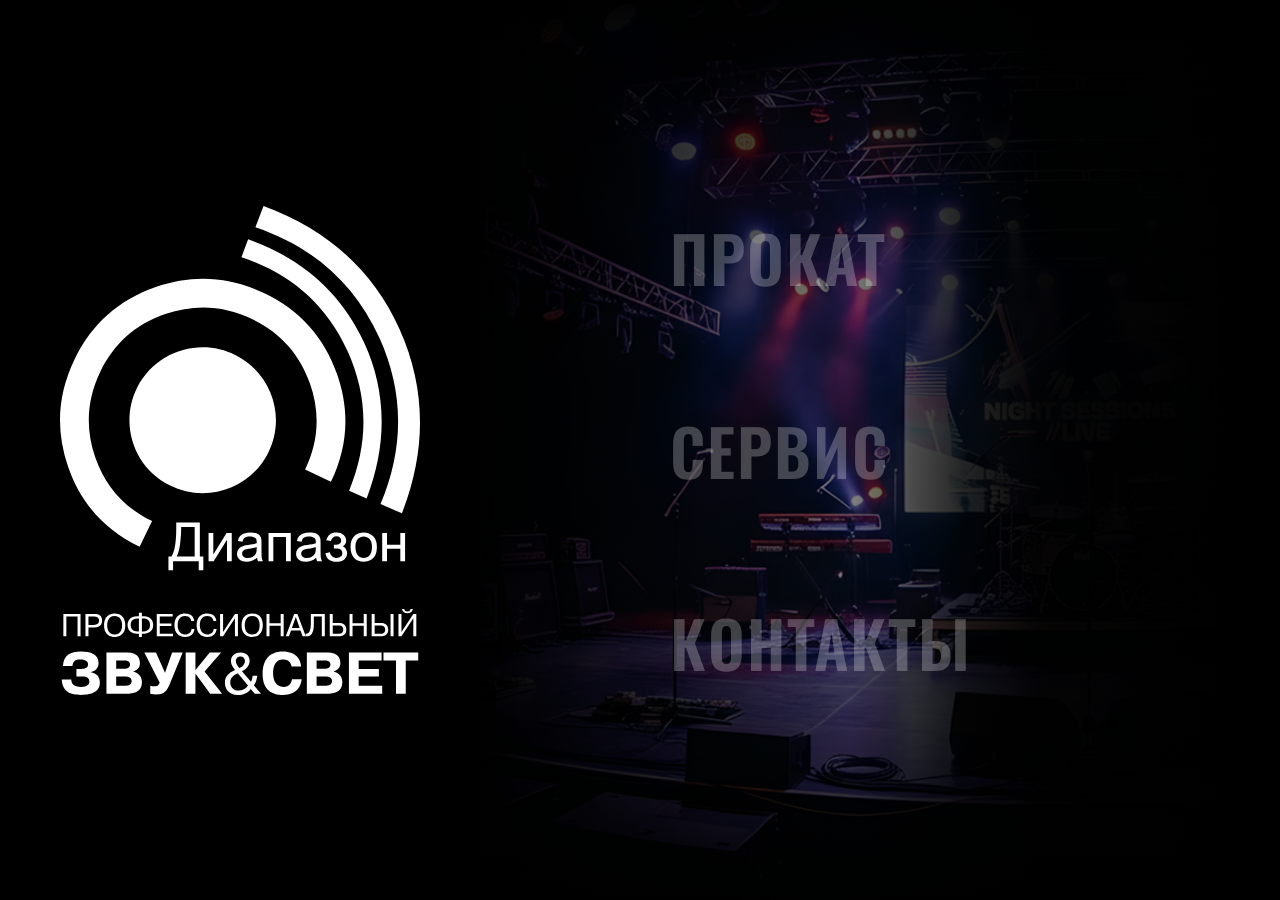
==== commit 2b21003e: "fix html" ====
--- a/index.html
+++ b/index.html
@@ -4,19 +4,21 @@
     <meta charset="UTF-8">
     <meta name="viewport" content="width=device-width, initial-scale=1.0">
     <title>Прокат светового и звукового оборудования</title>
-    <meta name="description" content="Профессиональный прокат светового и звукового оборудования для мероприятий любого масштаба. Доставка, монтаж, обслуживание.">
+    <meta name="description"
+          content="Профессиональный прокат светового и звукового оборудования для мероприятий любого масштаба. Доставка, монтаж, обслуживание.">
     <link rel="stylesheet" href="css/indexStyle.css">
     <link rel="stylesheet" href="css/media.css">
-    <link href="https://fonts.googleapis.com/css2?family=Inter:opsz,wght@14..32,300;14..32,400;14..32,500;14..32,600;14..32,700;14..32,800&display=swap" rel="stylesheet">
+    <link href="https://fonts.googleapis.com/css2?family=Inter:opsz,wght@14..32,300;14..32,400;14..32,500;14..32,600;14..32,700;14..32,800&display=swap"
+          rel="stylesheet">
     <link href="https://fonts.googleapis.com/css2?family=Oswald:wght@600&display=swap" rel="stylesheet">
 </head>
 
 <body>
-    <section id="hero" class="hero">
-        <div class="hero-wrapper">
-            <div class="hero-logo, fade-in">
-                <img src="images/логоСвг.svg" alt="Диапазон" class="hero-logo-img">
-            </div>
+<section id="hero" class="hero">
+    <div class="hero-wrapper">
+        <div class="hero-logo, fade-in">
+            <img src="images/логоСвг.svg" alt="Диапазон" class="hero-logo-img">
+        </div>
         <div class="hero-container">
             <div class="equipment-grid">
                 <a href="catalog.html" class="equipment-card">
@@ -30,7 +32,7 @@
                 </a>
             </div>
         </div>
-        </div>
-    </section>
+    </div>
+</section>
 </body>
 </html>
--- a/css/indexStyle.css
+++ b/css/indexStyle.css
@@ -90,6 +90,15 @@
 
     background:
             linear-gradient(
+                    to bottom,
+                    #000000 0%,
+                    rgba(0, 0, 0, 0.4) 15%,
+                    rgba(0, 0, 0, 0.1) 35%,
+                    rgba(0, 0, 0, 0.1) 65%,
+                    rgba(0, 0, 0, 0.5) 85%,
+                    #000000 100%
+            ),
+            linear-gradient(
                     to right,
                     #000000 0%,
                     rgba(0, 0, 0, 0.6) 25%,
--- a/css/media.css
+++ b/css/media.css
@@ -1,15 +1,19 @@
 @media (max-width: 1024px) {
+    .hero {
+        padding: 0 30px;
+        min-height: 100vh;
+        display: flex;
+        align-items: center;
+        justify-content: center;
+    }
+
     .hero-wrapper {
         flex-direction: column;
         height: auto;
         min-height: 100vh;
-        gap: 40px;
-        padding: 40px 0;
-        justify-content: center;
-    }
-
-    .hero {
-        padding: 0 30px;
+        gap: 30px;
+        padding: 30px 0;
+        justify-content: center;
     }
 
     .hero-logo {
@@ -20,39 +24,43 @@
     }
 
     .hero-logo-img {
-        width: 280px;
-        height: auto;
-        max-height: 380px;
+        width: 200px;
+        height: auto;
+        max-height: 260px;
     }
 
     .hero-container {
         flex: none;
         width: 100%;
         height: auto;
-        min-height: 500px;
-        padding: 50px 40px;
+        min-height: 380px;
+        padding: 40px 30px;
         border-radius: 24px;
     }
 
     .hero-container::before {
+        content: '';
+        position: absolute;
+        inset: 0;
+        z-index: 1;
         border-radius: 24px;
         background:
                 linear-gradient(
                         to bottom,
                         #000000 0%,
-                        rgba(0, 0, 0, 0.5) 15%,
+                        rgba(0, 0, 0, 0.4) 15%,
                         rgba(0, 0, 0, 0.1) 35%,
                         rgba(0, 0, 0, 0.1) 65%,
-                        rgba(0, 0, 0, 0.6) 85%,
+                        rgba(0, 0, 0, 0.5) 85%,
                         #000000 100%
                 ),
                 linear-gradient(
                         to right,
                         #000000 0%,
-                        rgba(0, 0, 0, 0.8) 25%,
+                        rgba(0, 0, 0, 0.6) 25%,
                         rgba(0, 0, 0, 0.2) 50%,
-                        rgba(0, 0, 0, 0.7) 55%,
-                        rgba(0, 0, 0, 0.9) 75%,
+                        rgba(0, 0, 0, 0.75) 65%,
+                        rgba(0, 0, 0, 0.95) 75%,
                         #000000 100%
                 ),
                 url("../images/задникГлавная.jpg") center/cover no-repeat;
@@ -62,60 +70,93 @@
     }
 
     .equipment-grid {
-        gap: 60px;
-        max-width: 400px;
-        padding-left: 40px;
-        align-items: center;
+        gap: 24px;
+        max-width: 380px;
+        padding-left: 20px;
+        align-items: flex-start;
     }
 
     .card-label {
-        font-size: 48px;
+        font-size: 40px;
         letter-spacing: 1.5px;
     }
 }
 
 @media (max-width: 768px) {
     .hero {
-        padding: 0 20px;
+        padding: 0 16px;
+        min-height: 100vh;
+        height: 100vh;
+        max-height: 100vh;
+        display: flex;
+        align-items: center;
+        justify-content: center;
+        overflow: hidden;
     }
 
     .hero-wrapper {
-        gap: 30px;
-        padding: 30px 0;
-        justify-content: flex-start;
+        flex-direction: column;
+        gap: 16px;
+        padding: 16px 0;
+        height: 100%;
+        max-height: 100vh;
+        justify-content: center;
+        min-height: auto;
+    }
+
+    .hero-logo {
+        flex: none;
+        width: 100%;
+        padding: 0;
+        max-height: none;
+        flex-shrink: 0;
     }
 
     .hero-logo-img {
-        width: 220px;
-        height: auto;
-        max-height: 300px;
+        width: 130px;
+        height: auto;
+        max-height: 170px;
+        object-fit: contain;
+        margin: 0 auto;
     }
 
     .hero-container {
-        min-height: 450px;
-        padding: 40px 30px;
+        flex: none;
+        width: 100%;
+        height: auto;
+        min-height: 300px;
+        max-height: 400px;
+        padding: 30px 20px;
         border-radius: 20px;
+        display: flex;
+        align-items: center;
+        justify-content: center;
+        flex-shrink: 0;
     }
 
     .hero-container::before {
+        content: '';
+        position: absolute;
+        inset: 0;
+        z-index: 1;
         border-radius: 20px;
         background:
                 linear-gradient(
                         to bottom,
                         #000000 0%,
-                        rgba(0, 0, 0, 0.5) 15%,
+                        rgba(0, 0, 0, 0.4) 15%,
                         rgba(0, 0, 0, 0.1) 35%,
                         rgba(0, 0, 0, 0.1) 65%,
-                        rgba(0, 0, 0, 0.6) 85%,
+                        rgba(0, 0, 0, 0.5) 85%,
                         #000000 100%
                 ),
                 linear-gradient(
                         to right,
                         #000000 0%,
-                        rgba(0, 0, 0, 0.8) 25%,
+                        rgba(0, 0, 0, 0.6) 25%,
                         rgba(0, 0, 0, 0.2) 50%,
-                        rgba(0, 0, 0, 0.7) 55%,
-                        rgba(0, 0, 0, 0.9) 75%,
+                        rgba(0, 0, 0, 0.75) 65%,
+                        rgba(0, 0, 0, 0.95) 75%,
                         #000000 100%
                 ),
                 url("../images/задникГлавная.jpg") center/cover no-repeat;
@@ -125,195 +166,242 @@
     }
 
     .equipment-grid {
-        gap: 40px;
+        gap: 14px;
         max-width: 100%;
-        padding-left: 20px;
+        padding-left: 10px;
         align-items: center;
+        position: relative;
+        z-index: 2;
     }
 
     .equipment-card {
         padding: 4px 0;
+        text-align: center;
     }
 
     .card-label {
-        font-size: 40px;
-        letter-spacing: 1.5px;
-        color: rgba(255, 255, 255, 0.3);
+        font-size: 28px;
+        letter-spacing: 1px;
+        color: rgba(255, 255, 255, 0.35);
+    }
+
+    .equipment-card:hover {
+        transform: scale(1.04);
+    }
+
+    .equipment-card:hover .card-label {
+        color: rgba(255, 255, 255, 0.6);
     }
 }
 
 @media (max-width: 600px) {
     .hero {
-        padding: 0 16px;
+        padding: 0 12px;
+        height: 100vh;
+        max-height: 100vh;
+        min-height: 100vh;
+        overflow: hidden;
     }
 
     .hero-wrapper {
-        gap: 24px;
-        padding: 20px 0;
-        justify-content: flex-start;
+        gap: 12px;
+        padding: 12px 0;
+        height: 100%;
+        max-height: 100vh;
+        justify-content: center;
     }
 
     .hero-logo-img {
-        width: 180px;
-        height: auto;
-        max-height: 250px;
+        width: 110px;
+        height: auto;
+        max-height: 140px;
     }
 
     .hero-container {
-        min-height: 380px;
-        padding: 30px 20px;
+        min-height: 260px;
+        max-height: 340px;
+        padding: 24px 16px;
         border-radius: 16px;
     }
 
     .hero-container::before {
+        content: '';
+        position: absolute;
+        inset: 0;
+        z-index: 1;
         border-radius: 16px;
         background:
                 linear-gradient(
                         to bottom,
                         #000000 0%,
-                        rgba(0, 0, 0, 0.5) 15%,
+                        rgba(0, 0, 0, 0.4) 15%,
                         rgba(0, 0, 0, 0.1) 35%,
                         rgba(0, 0, 0, 0.1) 65%,
-                        rgba(0, 0, 0, 0.6) 85%,
+                        rgba(0, 0, 0, 0.5) 85%,
                         #000000 100%
                 ),
                 linear-gradient(
                         to right,
                         #000000 0%,
-                        rgba(0, 0, 0, 0.8) 25%,
+                        rgba(0, 0, 0, 0.6) 25%,
                         rgba(0, 0, 0, 0.2) 50%,
-                        rgba(0, 0, 0, 0.7) 55%,
-                        rgba(0, 0, 0, 0.9) 75%,
+                        rgba(0, 0, 0, 0.75) 65%,
+                        rgba(0, 0, 0, 0.95) 75%,
                         #000000 100%
                 ),
                 url("../images/задникГлавная.jpg") center/cover no-repeat;
         filter: brightness(0.7);
         -webkit-filter: brightness(0.7);
         transform: scale(1.02);
-        background-position: center 30%;
     }
 
     .equipment-grid {
-        gap: 30px;
-        padding-left: 10px;
+        gap: 10px;
+        padding-left: 0;
         align-items: center;
     }
 
-    .equipment-card {
-        padding: 4px 0;
-        text-align: center;
-    }
-
     .card-label {
-        font-size: 32px;
-        letter-spacing: 1px;
-        color: rgba(255, 255, 255, 0.35);
+        font-size: 24px;
+        letter-spacing: 0.5px;
+        color: rgba(255, 255, 255, 0.4);
     }
 }
 
 @media (max-width: 400px) {
     .hero {
-        padding: 0 12px;
+        padding: 0 10px;
+        height: 100vh;
+        max-height: 100vh;
+        min-height: 100vh;
+        overflow: hidden;
     }
 
     .hero-wrapper {
-        gap: 20px;
-        padding: 16px 0;
-        justify-content: flex-start;
+        gap: 10px;
+        padding: 10px 0;
+        height: 100%;
+        max-height: 100vh;
+        justify-content: center;
     }
 
     .hero-logo-img {
-        width: 140px;
-        height: auto;
-        max-height: 200px;
+        width: 90px;
+        height: auto;
+        max-height: 120px;
     }
 
     .hero-container {
-        min-height: 320px;
-        padding: 24px 16px;
+        min-height: 220px;
+        max-height: 280px;
+        padding: 20px 14px;
         border-radius: 14px;
     }
 
     .hero-container::before {
+        content: '';
+        position: absolute;
+        inset: 0;
+        z-index: 1;
         border-radius: 14px;
         background:
                 linear-gradient(
                         to bottom,
                         #000000 0%,
-                        rgba(0, 0, 0, 0.5) 15%,
+                        rgba(0, 0, 0, 0.4) 15%,
                         rgba(0, 0, 0, 0.1) 35%,
                         rgba(0, 0, 0, 0.1) 65%,
-                        rgba(0, 0, 0, 0.6) 85%,
+                        rgba(0, 0, 0, 0.5) 85%,
                         #000000 100%
                 ),
                 linear-gradient(
                         to right,
                         #000000 0%,
-                        rgba(0, 0, 0, 0.8) 25%,
+                        rgba(0, 0, 0, 0.6) 25%,
                         rgba(0, 0, 0, 0.2) 50%,
-                        rgba(0, 0, 0, 0.7) 55%,
-                        rgba(0, 0, 0, 0.9) 75%,
+                        rgba(0, 0, 0, 0.75) 65%,
+                        rgba(0, 0, 0, 0.95) 75%,
                         #000000 100%
                 ),
                 url("../images/задникГлавная.jpg") center/cover no-repeat;
         filter: brightness(0.7);
         -webkit-filter: brightness(0.7);
         transform: scale(1.02);
-        background-position: center 20%;
     }
 
     .equipment-grid {
-        gap: 20px;
-        padding-left: 0;
+        gap: 8px;
+    }
+
+    .card-label {
+        font-size: 20px;
+        color: rgba(255, 255, 255, 0.45);
+    }
+}
+
+@media (max-height: 500px) and (orientation: landscape) {
+    .hero {
+        padding: 0 20px;
+        height: 100vh;
+        max-height: 100vh;
+        min-height: 100vh;
+        overflow: hidden;
+    }
+
+    .hero-wrapper {
+        flex-direction: row;
+        gap: 16px;
+        padding: 8px 0;
+        height: 100%;
+        max-height: 100vh;
+        justify-content: center;
         align-items: center;
     }
 
-    .equipment-card {
-        padding: 2px 0;
-    }
-
-    .card-label {
-        font-size: 26px;
-        letter-spacing: 0.5px;
-        color: rgba(255, 255, 255, 0.4);
-    }
-}
-
-@media (min-width: 1920px) {
-    .hero-wrapper {
-        max-width: 1600px;
-        gap: 80px;
+    .hero-logo {
+        flex: 0.25;
+        min-width: 60px;
+        max-height: 100vh;
     }
 
     .hero-logo-img {
-        width: 440px;
-        height: auto;
-        max-height: 600px;
+        width: 70px;
+        height: auto;
+        max-height: 100px;
     }
 
     .hero-container {
-        padding: 80px 70px;
-        min-height: 650px;
+        flex: 1;
+        height: 85vh;
+        max-height: 380px;
+        min-height: 180px;
+        padding: 20px 25px;
+        border-radius: 16px;
     }
 
     .hero-container::before {
+        content: '';
+        position: absolute;
+        inset: 0;
+        z-index: 1;
+        border-radius: 16px;
         background:
                 linear-gradient(
                         to bottom,
                         #000000 0%,
-                        rgba(0, 0, 0, 0.5) 15%,
+                        rgba(0, 0, 0, 0.4) 15%,
                         rgba(0, 0, 0, 0.1) 35%,
                         rgba(0, 0, 0, 0.1) 65%,
-                        rgba(0, 0, 0, 0.6) 85%,
+                        rgba(0, 0, 0, 0.5) 85%,
                         #000000 100%
                 ),
                 linear-gradient(
                         to right,
                         #000000 0%,
-                        rgba(0, 0, 0, 0.8) 25%,
+                        rgba(0, 0, 0, 0.6) 25%,
                         rgba(0, 0, 0, 0.2) 50%,
-                        rgba(0, 0, 0, 0.7) 55%,
-                        rgba(0, 0, 0, 0.9) 75%,
+                        rgba(0, 0, 0, 0.75) 65%,
+                        rgba(0, 0, 0, 0.95) 75%,
                         #000000 100%
                 ),
                 url("../images/задникГлавная.jpg") center/cover no-repeat;
@@ -323,69 +411,335 @@
     }
 
     .equipment-grid {
-        gap: 120px;
-        max-width: 600px;
-        padding-left: 80px;
+        gap: 8px;
+        max-width: 250px;
+        padding-left: 12px;
+        align-items: flex-start;
+    }
+
+    .equipment-card {
+        padding: 2px 0;
     }
 
     .card-label {
-        font-size: 80px;
-        letter-spacing: 3px;
-    }
-}
-
-@media (max-height: 600px) and (orientation: landscape) {
-    .hero {
-        padding: 0 30px;
-    }
-
-    .hero-wrapper {
-        flex-direction: row;
-        height: 100vh;
+        font-size: 20px;
+        letter-spacing: 0.5px;
+        color: rgba(255, 255, 255, 0.3);
+    }
+}
+
+@media (max-width: 1024px) {
+    .equipment {
+        padding: 120px 0 60px;
+    }
+
+    .section-header {
+        margin: 30px 0 50px;
+    }
+
+    .section-tag {
+        font-size: 48px;
+    }
+
+    .equipment-grid {
+        display: flex;
+        flex-wrap: wrap;
+        justify-content: center;
+        gap: 40px 20px;
+        padding: 0 20px;
+    }
+
+    .equipment-card {
+        width: 320px;
+        flex-shrink: 0;
+    }
+
+    .equipment-card-inner {
+        width: 320px;
+        height: 340px;
+    }
+
+    .light-image {
+        width: 200px;
+        height: auto;
+        max-height: 340px;
+        margin-top: 0;
+    }
+
+    .sound-image {
+        width: 220px;
+        height: auto;
+        max-height: 400px;
+        margin-top: -80px;
+    }
+
+    .stage-image {
+        width: 280px;
+        height: auto;
+        max-height: 180px;
+        margin-top: 30px;
+    }
+
+    .equipment-tabs {
+        font-size: 28px;
+    }
+
+    .equipment-card[data-category="stage"] .equipment-tabs {
+        font-size: 24px;
+    }
+
+    .equipment-card:hover .equipment-card-inner {
+        box-shadow:
+                0 15px 40px rgba(0, 115, 169, 0.2),
+                0 0 30px rgba(0, 115, 169, 0.05);
+    }
+
+    .footer-content {
+        gap: 40px;
+        flex-wrap: wrap;
+        justify-content: center;
+    }
+
+    .footer-logo {
+        margin-right: 0;
+    }
+}
+
+@media (max-width: 768px) {
+    .equipment {
+        padding: 110px 0 40px;
+    }
+
+    .section-header {
+        margin: 20px 0 40px;
+        max-width: 140px;
+    }
+
+    .section-tag {
+        font-size: 40px;
+    }
+
+    .equipment-grid {
+        display: flex;
+        flex-direction: column;
+        align-items: center;
+        gap: 50px;
+        padding: 0;
+        flex-wrap: nowrap;
+    }
+
+    .equipment-card {
+        width: 100%;
+        max-width: 380px;
+        flex-shrink: 0;
+    }
+
+    .equipment-card-inner {
+        width: 100%;
+        max-width: 380px;
+        height: 360px;
+    }
+
+    .light-image {
+        width: 180px;
+        height: auto;
+        max-height: 300px;
+        margin-top: 0;
+    }
+
+    .sound-image {
+        width: 200px;
+        height: auto;
+        max-height: 350px;
+        margin-top: -60px;
+    }
+
+    .stage-image {
+        width: 260px;
+        height: auto;
+        max-height: 160px;
+        margin-top: 20px;
+    }
+
+    .equipment-tabs {
+        font-size: 28px;
+    }
+
+    .equipment-card[data-category="stage"] .equipment-tabs {
+        font-size: 24px;
+    }
+
+    .equipment-info {
+        padding-top: 12px;
+    }
+
+    .carousel-track img {
+        height: 300px;
+    }
+
+    .carousel-btn {
+        width: 40px;
+        height: 40px;
+        font-size: 28px;
+        padding: 6px 10px;
+    }
+
+    .popup-content {
+        padding: 30px 12px 20px;
+    }
+
+    .popup-close {
+        font-size: 24px;
+        top: 8px;
+        right: 14px;
+    }
+
+    .footer-content {
         gap: 30px;
-        padding: 20px 0;
-        justify-content: center;
-    }
-
-    .hero-logo {
-        flex: 0.4;
-        min-width: 100px;
-        max-height: 100vh;
-    }
-
-    .hero-logo-img {
-        width: 120px;
-        height: auto;
-        max-height: 180px;
-    }
-
-    .hero-container {
-        flex: 1;
-        height: 90vh;
-        min-height: 300px;
-        padding: 30px 40px;
-        border-radius: 20px;
-    }
-
+        flex-direction: column;
+        align-items: center;
+        text-align: center;
+    }
+
+    .footer-bottom {
+        padding-top: 30px;
+        text-align: center;
+    }
+
+    .nav-links {
+        display: none;
+    }
+
+    .mobile-menu-btn {
+        display: block;
+    }
+}
+
+@media (max-width: 480px) {
+    .equipment {
+        padding: 100px 0 30px;
+    }
+
+    .section-header {
+        margin: 15px 0 30px;
+        max-width: 120px;
+    }
+
+    .section-tag {
+        font-size: 32px;
+    }
+
+    .equipment-grid {
+        gap: 40px;
+    }
+
+    .equipment-card {
+        max-width: 320px;
+    }
+
+    .equipment-card-inner {
+        max-width: 320px;
+        height: 300px;
+    }
+
+    .equipment-image-wrapper {
+        margin-top: -10px;
+    }
+
+    .light-image {
+        width: 150px;
+        max-height: 250px;
+        margin-top: 0;
+    }
+
+    .sound-image {
+        width: 160px;
+        max-height: 280px;
+        margin-top: -40px;
+    }
+
+    .stage-image {
+        width: 220px;
+        max-height: 140px;
+        margin-top: 10px;
+    }
+
+    .equipment-tabs {
+        font-size: 24px;
+    }
+
+    .equipment-card[data-category="stage"] .equipment-tabs {
+        font-size: 20px;
+    }
+
+    .equipment-info {
+        padding-top: 10px;
+    }
+
+    .carousel-track img {
+        height: 220px;
+    }
+
+    .popup-overlay {
+        padding: 16px;
+    }
+}
+
+@media (max-width: 360px) {
+    .equipment-card {
+        max-width: 280px;
+    }
+
+    .equipment-card-inner {
+        max-width: 280px;
+        height: 260px;
+    }
+
+    .light-image {
+        width: 130px;
+        max-height: 200px;
+    }
+
+    .sound-image {
+        width: 140px;
+        max-height: 240px;
+        margin-top: -30px;
+    }
+
+    .stage-image {
+        width: 180px;
+        max-height: 120px;
+        margin-top: 10px;
+    }
+
+    .equipment-tabs {
+        font-size: 20px;
+    }
+
+    .equipment-card[data-category="stage"] .equipment-tabs {
+        font-size: 18px;
+    }
+}
+
+@media (-webkit-min-device-pixel-ratio: 2), (min-resolution: 192dpi) {
     .hero-container::before {
-        border-radius: 20px;
         background:
                 linear-gradient(
                         to bottom,
                         #000000 0%,
-                        rgba(0, 0, 0, 0.5) 15%,
+                        rgba(0, 0, 0, 0.4) 15%,
                         rgba(0, 0, 0, 0.1) 35%,
                         rgba(0, 0, 0, 0.1) 65%,
-                        rgba(0, 0, 0, 0.6) 85%,
+                        rgba(0, 0, 0, 0.5) 85%,
                         #000000 100%
                 ),
                 linear-gradient(
                         to right,
                         #000000 0%,
-                        rgba(0, 0, 0, 0.8) 25%,
+                        rgba(0, 0, 0, 0.6) 25%,
                         rgba(0, 0, 0, 0.2) 50%,
-                        rgba(0, 0, 0, 0.7) 55%,
-                        rgba(0, 0, 0, 0.9) 75%,
+                        rgba(0, 0, 0, 0.75) 65%,
+                        rgba(0, 0, 0, 0.95) 75%,
                         #000000 100%
                 ),
                 url("../images/задникГлавная.jpg") center/cover no-repeat;
@@ -393,16 +747,29 @@
         -webkit-filter: brightness(0.7);
         transform: scale(1.02);
     }
-
-    .equipment-grid {
-        gap: 20px;
-        max-width: 400px;
-        padding-left: 30px;
-        align-items: flex-start;
-    }
-
-    .card-label {
-        font-size: 28px;
-        letter-spacing: 1px;
+}
+
+@media (prefers-reduced-motion: reduce) {
+    * {
+        animation-duration: 0.01ms !important;
+        animation-iteration-count: 1 !important;
+        transition-duration: 0.01ms !important;
+        scroll-behavior: auto !important;
+    }
+
+    .equipment-card:hover .equipment-image {
+        transform: none !important;
+    }
+
+    .equipment-card:hover {
+        transform: none !important;
+    }
+
+    .equipment-card:hover .equipment-card-inner {
+        transform: none !important;
+    }
+
+    .equipment-card:hover {
+        transform: none !important;
     }
 }
